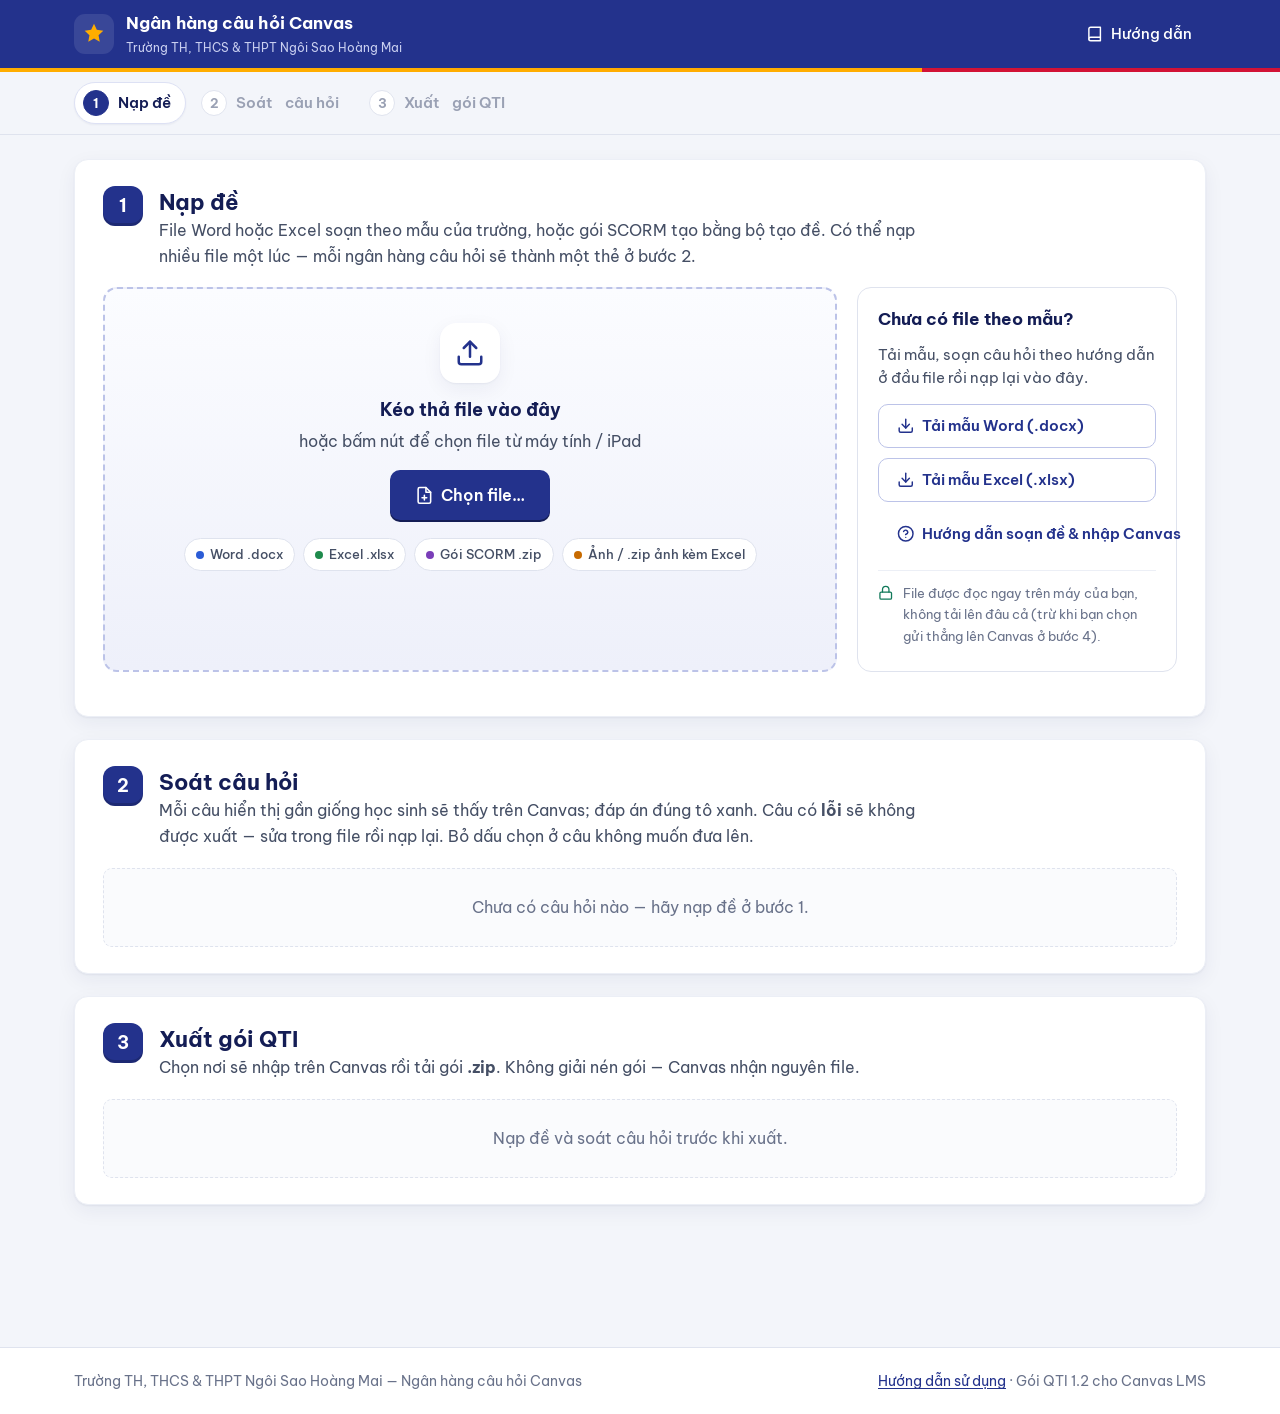
==== index.html @ da69571a "Công cụ đưa câu hỏi Word/Excel/SCORM vào ngân hàng câu hỏi Canvas (QTI 1.2) - Nạp đề: mẫu Word (.doc" ====
<!doctype html>
<html lang="vi">
<head>
<meta charset="utf-8">
<meta name="viewport" content="width=device-width, initial-scale=1, viewport-fit=cover">
<title>Ngân hàng câu hỏi Canvas — NSHM</title>
<meta name="description" content="Chuyển đề Word, Excel theo mẫu và gói SCORM thành gói QTI để nhập vào Ngân hàng câu hỏi Canvas. Trường TH, THCS &amp; THPT Ngôi Sao Hoàng Mai.">
<meta name="theme-color" content="#23328C">
<link rel="icon" href="assets/icon.svg" type="image/svg+xml">
<link rel="preconnect" href="https://fonts.googleapis.com">
<link rel="preconnect" href="https://fonts.gstatic.com" crossorigin>
<link rel="stylesheet" href="https://fonts.googleapis.com/css2?family=Be+Vietnam+Pro:ital,wght@0,400;0,500;0,600;0,700;1,400&amp;display=swap">
<link rel="stylesheet" href="assets/app.css">
</head>
<body>
<a class="skip-link" href="#noi-dung">Bỏ qua, tới nội dung chính</a>

<header class="topbar">
  <div class="wrap topbar-in">
    <a class="brand" href="index.html" aria-label="Ngân hàng câu hỏi Canvas — trang chính">
      <span class="brand-mark" aria-hidden="true"><svg viewBox="0 0 24 24"><path d="M12 2.6l2.6 5.5 6 .8-4.4 4.2 1.1 6-5.3-2.9-5.3 2.9 1.1-6-4.4-4.2 6-.8z" fill="#FFAD00"/></svg></span>
      <span class="brand-text"><strong>Ngân hàng câu hỏi Canvas</strong><small>Trường TH, THCS &amp; THPT Ngôi Sao Hoàng Mai</small></span>
    </a>
    <nav class="topnav" aria-label="Liên kết">
      <a href="huong-dan.html" target="_blank" rel="noopener"><span class="icon" aria-hidden="true"><svg viewBox="0 0 24 24" fill="none" stroke="currentColor" stroke-width="2" stroke-linecap="round" stroke-linejoin="round"><path d="M4 19.5A2.5 2.5 0 0 1 6.5 17H20V3H6.5A2.5 2.5 0 0 0 4 5.5z"/><path d="M4 19.5A2.5 2.5 0 0 0 6.5 22H20v-5"/></svg></span><span class="lbl">Hướng dẫn</span></a>
    </nav>
  </div>
</header>

<nav class="steps" aria-label="Các bước thực hiện">
  <ol id="buoc-nav">
    <li><a href="#buoc-nap" data-buoc="nap" class="is-current"><span class="num">1</span>Nạp đề</a></li>
    <li><a href="#buoc-soat" data-buoc="soat" class="is-off"><span class="num">2</span>Soát<span class="lbl-long">&nbsp;câu hỏi</span></a></li>
    <li><a href="#buoc-xuat" data-buoc="xuat" class="is-off"><span class="num">3</span>Xuất<span class="lbl-long">&nbsp;gói QTI</span></a></li>
    <li id="buoc-nav-canvas" hidden><a href="#buoc-canvas" data-buoc="canvas" class="is-off"><span class="num">4</span>Gửi<span class="lbl-long">&nbsp;lên Canvas</span></a></li>
  </ol>
</nav>

<main id="noi-dung" tabindex="-1">
  <div class="wrap">

    <!-- ============ BƯỚC 1: NẠP ĐỀ ============ -->
    <section id="buoc-nap" class="step-card" aria-labelledby="h-nap">
      <div class="step-head">
        <span class="step-no" aria-hidden="true">1</span>
        <div>
          <h2 id="h-nap">Nạp đề</h2>
          <p>File Word hoặc Excel soạn theo mẫu của trường, hoặc gói SCORM tạo bằng bộ tạo đề. Có thể nạp nhiều file một lúc — mỗi ngân hàng câu hỏi sẽ thành một thẻ ở bước 2.</p>
        </div>
      </div>

      <div class="nap-grid">
        <div id="dropzone" class="dropzone" aria-describedby="dz-mo-ta">
          <div class="dz-icon" aria-hidden="true"><svg viewBox="0 0 24 24" fill="none" stroke="currentColor" stroke-width="2" stroke-linecap="round" stroke-linejoin="round"><path d="M21 15v4a2 2 0 0 1-2 2H5a2 2 0 0 1-2-2v-4"/><path d="M17 8l-5-5-5 5"/><path d="M12 3v12"/></svg></div>
          <p class="dz-title">Kéo thả file vào đây</p>
          <p class="dz-sub" id="dz-mo-ta">hoặc bấm nút để chọn file từ máy tính / iPad</p>
          <button type="button" class="btn btn-primary btn-lg" id="nut-chon-file">
            <span class="icon" aria-hidden="true"><svg viewBox="0 0 24 24" fill="none" stroke="currentColor" stroke-width="2" stroke-linecap="round" stroke-linejoin="round"><path d="M14 2H6a2 2 0 0 0-2 2v16a2 2 0 0 0 2 2h12a2 2 0 0 0 2-2V8z"/><path d="M14 2v6h6"/><path d="M12 18v-6"/><path d="M9 15h6"/></svg></span>
            Chọn file…
          </button>
          <input type="file" id="o-file" class="sr-only" multiple tabindex="-1" aria-hidden="true"
                 accept=".docx,.xlsx,.zip,.png,.jpg,.jpeg,.gif,application/vnd.openxmlformats-officedocument.wordprocessingml.document,application/vnd.openxmlformats-officedocument.spreadsheetml.sheet,application/zip,image/png,image/jpeg,image/gif">
          <ul class="dz-kinds" aria-label="Loại file nhận">
            <li><span class="kind-dot k-docx" aria-hidden="true"></span>Word .docx</li>
            <li><span class="kind-dot k-xlsx" aria-hidden="true"></span>Excel .xlsx</li>
            <li><span class="kind-dot k-scorm" aria-hidden="true"></span>Gói SCORM .zip</li>
            <li><span class="kind-dot k-img" aria-hidden="true"></span>Ảnh / .zip ảnh kèm Excel</li>
          </ul>
        </div>

        <aside class="mau-box" aria-labelledby="h-mau">
          <h3 id="h-mau">Chưa có file theo mẫu?</h3>
          <p>Tải mẫu, soạn câu hỏi theo hướng dẫn ở đầu file rồi nạp lại vào đây.</p>
          <a class="btn btn-outline" id="mau-word" href="mau/Mau-ngan-hang-cau-hoi.docx" download>
            <span class="icon" aria-hidden="true"><svg viewBox="0 0 24 24" fill="none" stroke="currentColor" stroke-width="2" stroke-linecap="round" stroke-linejoin="round"><path d="M21 15v4a2 2 0 0 1-2 2H5a2 2 0 0 1-2-2v-4"/><path d="M7 10l5 5 5-5"/><path d="M12 15V3"/></svg></span>Tải mẫu Word (.docx)</a>
          <a class="btn btn-outline" id="mau-excel" href="mau/Mau-ngan-hang-cau-hoi.xlsx" download>
            <span class="icon" aria-hidden="true"><svg viewBox="0 0 24 24" fill="none" stroke="currentColor" stroke-width="2" stroke-linecap="round" stroke-linejoin="round"><path d="M21 15v4a2 2 0 0 1-2 2H5a2 2 0 0 1-2-2v-4"/><path d="M7 10l5 5 5-5"/><path d="M12 15V3"/></svg></span>Tải mẫu Excel (.xlsx)</a>
          <a class="btn btn-ghost" href="huong-dan.html" target="_blank" rel="noopener">
            <span class="icon" aria-hidden="true"><svg viewBox="0 0 24 24" fill="none" stroke="currentColor" stroke-width="2" stroke-linecap="round" stroke-linejoin="round"><circle cx="12" cy="12" r="10"/><path d="M9.1 9a3 3 0 0 1 5.8 1c0 2-3 3-3 3"/><path d="M12 17h.01"/></svg></span>Hướng dẫn soạn đề &amp; nhập Canvas</a>
          <p class="privacy"><span class="icon" aria-hidden="true"><svg viewBox="0 0 24 24" fill="none" stroke="currentColor" stroke-width="2" stroke-linecap="round" stroke-linejoin="round"><rect x="3" y="11" width="18" height="11" rx="2"/><path d="M7 11V7a5 5 0 0 1 10 0v4"/></svg></span><span>File được đọc ngay trên máy của bạn, không tải lên đâu cả (trừ khi bạn chọn gửi thẳng lên Canvas ở bước 4).</span></p>
        </aside>
      </div>

      <div id="ds-file" class="file-list" aria-live="polite"></div>
    </section>

    <!-- ============ BƯỚC 2: SOÁT CÂU HỎI ============ -->
    <section id="buoc-soat" class="step-card" aria-labelledby="h-soat">
      <div class="step-head">
        <span class="step-no" aria-hidden="true">2</span>
        <div>
          <h2 id="h-soat">Soát câu hỏi</h2>
          <p>Mỗi câu hiển thị gần giống học sinh sẽ thấy trên Canvas; đáp án đúng tô xanh. Câu có <b>lỗi</b> sẽ không được xuất — sửa trong file rồi nạp lại. Bỏ dấu chọn ở câu không muốn đưa lên.</p>
        </div>
      </div>
      <div id="soat-trong" class="empty">Chưa có câu hỏi nào — hãy nạp đề ở bước 1.</div>
      <div id="soat-noi-dung" hidden>
        <div id="the-ngan-hang" class="bank-tabs" role="tablist" aria-label="Ngân hàng câu hỏi"></div>
        <div id="khung-ngan-hang" role="tabpanel" tabindex="-1">
          <div class="bank-head">
            <div class="field">
              <label for="ten-ngan-hang">Tên ngân hàng trên Canvas</label>
              <input id="ten-ngan-hang" class="input bank-title-input" type="text" maxlength="255" autocomplete="off" spellcheck="false">
              <div id="nguon-ngan-hang" class="bank-src"></div>
            </div>
            <div><button type="button" class="btn btn-sm btn-danger-ghost" id="nut-bo-ngan-hang">
              <span class="icon" aria-hidden="true"><svg viewBox="0 0 24 24" fill="none" stroke="currentColor" stroke-width="2" stroke-linecap="round" stroke-linejoin="round"><path d="M3 6h18"/><path d="M8 6V4h8v2"/><path d="M19 6l-1 14H6L5 6"/></svg></span>Bỏ ngân hàng này</button></div>
          </div>
          <div id="tom-tat" class="chips bank-summary" aria-live="polite"></div>
          <div id="canh-bao-ngan-hang"></div>

          <div class="toolbar" role="group" aria-label="Lọc và chọn câu">
            <div class="toolbar-group">
              <span class="seg" role="radiogroup" aria-label="Lọc câu hỏi" id="loc">
                <input type="radio" name="loc" id="loc-all" value="all" checked><label for="loc-all">Tất cả <span id="loc-n-all"></span></label>
                <input type="radio" name="loc" id="loc-loi" value="loi"><label for="loc-loi">Chỉ câu lỗi <span id="loc-n-loi"></span></label>
                <input type="radio" name="loc" id="loc-warn" value="warn"><label for="loc-warn">Chỉ cảnh báo <span id="loc-n-warn"></span></label>
              </span>
            </div>
            <div class="toolbar-group">
              <button type="button" class="btn btn-sm btn-outline" id="nut-chon-het">Chọn tất cả</button>
              <button type="button" class="btn btn-sm btn-outline" id="nut-bo-het">Bỏ chọn tất cả</button>
              <span class="bulk-pts">
                <label for="diem-hang-loat">Điểm mọi câu</label>
                <input id="diem-hang-loat" class="input" type="text" inputmode="decimal" placeholder="0,25" autocomplete="off">
                <button type="button" class="btn btn-sm btn-outline" id="nut-dat-diem">Áp dụng</button>
              </span>
            </div>
          </div>
          <div id="ds-cau" class="q-list"></div>
          <p id="loc-trong" class="empty" hidden>Không có câu nào khớp bộ lọc.</p>
        </div>
      </div>
    </section>

    <!-- ============ BƯỚC 3: XUẤT ============ -->
    <section id="buoc-xuat" class="step-card" aria-labelledby="h-xuat">
      <div class="step-head">
        <span class="step-no" aria-hidden="true">3</span>
        <div>
          <h2 id="h-xuat">Xuất gói QTI</h2>
          <p>Chọn nơi sẽ nhập trên Canvas rồi tải gói <b>.zip</b>. Không giải nén gói — Canvas nhận nguyên file.</p>
        </div>
      </div>
      <div id="xuat-trong" class="empty">Nạp đề và soát câu hỏi trước khi xuất.</div>
      <form id="form-xuat" hidden novalidate>
        <div class="xuat-grid">
          <fieldset class="opt-group full">
            <legend>Nhập vào đâu trên Canvas?</legend>
            <div class="opt-cards two">
              <label class="opt"><input type="radio" name="target" value="itembank">
                <span class="opt-t">Item Bank – New Quizzes <span class="tag-rec">Khuyên dùng</span></span>
                <span class="opt-d">Mỗi ngân hàng một file .zip, nhập vào <b>Ngân Hàng Câu Hỏi</b> của New Quizzes (ngân hàng phải trống) hoặc vào một New Quiz mới. Hướng lâu dài của Canvas.</span>
              </label>
              <label class="opt"><input type="radio" name="target" value="classic">
                <span class="opt-t">Question Bank – Classic Quizzes</span>
                <span class="opt-d">Một file .zip chứa mọi ngân hàng, nhập qua <b>Cài Đặt → Nhập Nội Dung Khóa Học</b>. Nhập lại để cập nhật được (Ghi đè). Gửi thẳng qua API cũng dùng kiểu này.</span>
              </label>
            </div>
          </fieldset>

          <fieldset class="opt-group">
            <legend>Câu Đúng/Sai nhiều ý (a, b, c, d)</legend>
            <div class="opt-cards">
              <label class="opt"><input type="radio" name="tfMode" value="dropdowns">
                <span class="opt-t">Một câu, mỗi ý một ô chọn Đúng/Sai <span class="tag-rec">Khuyên dùng</span></span>
                <span class="opt-d">Giữ nguyên câu như đề giấy. Canvas chấm tuyến tính: mỗi ý đúng được điểm câu ÷ số ý.</span>
              </label>
              <label class="opt"><input type="radio" name="tfMode" value="split">
                <span class="opt-t">Tách mỗi ý thành một câu Đúng/Sai</span>
                <span class="opt-d">Mỗi ý thành một câu trắc nghiệm Đúng/Sai riêng, điểm chia đều. Dùng khi muốn trộn ý.</span>
              </label>
            </div>
            <p class="hint">Thang 0,1 / 0,25 / 0,5 / 1 điểm của Bộ GD&amp;ĐT không làm được trên Canvas.</p>
          </fieldset>

          <fieldset class="opt-group">
            <legend>Công thức toán</legend>
            <div class="opt-cards">
              <label class="opt"><input type="radio" name="math" value="mathml">
                <span class="opt-t">MathML <span class="tag-rec">Khuyên dùng</span></span>
                <span class="opt-d">Công thức sắc nét, phóng to được, sửa được trong trình soạn thảo của Canvas.</span>
              </label>
              <label class="opt"><input type="radio" name="math" value="image">
                <span class="opt-t">Ảnh công thức của Canvas</span>
                <span class="opt-d">Chuyển sang LaTeX để Canvas vẽ thành ảnh. Chọn khi Canvas của trường không hiện được MathML.</span>
              </label>
            </div>
          </fieldset>

          <fieldset class="opt-group">
            <legend>Đoạn dẫn dùng chung</legend>
            <div class="opt-cards">
              <label class="opt"><input type="radio" name="stimulus" value="each">
                <span class="opt-t">Chèn vào đầu từng câu <span class="tag-rec">Khuyên dùng</span></span>
                <span class="opt-d">Mỗi câu tự đủ nội dung — trộn câu hay rút ngẫu nhiên từ ngân hàng vẫn đọc được.</span>
              </label>
              <label class="opt"><input type="radio" name="stimulus" value="none">
                <span class="opt-t">Không chèn</span>
                <span class="opt-d">Dùng khi đoạn dẫn quá dài (câu &gt; 15 000 ký tự). Nhớ tự thêm đoạn dẫn vào bài kiểm tra.</span>
              </label>
            </div>
          </fieldset>

          <fieldset class="opt-group">
            <legend>Khác</legend>
            <label class="check-line"><input type="checkbox" name="includeFeedback" checked>
              <span><b>Kèm lời giải / hướng dẫn chấm</b><br><span class="hint">Hiện cho học sinh sau khi nộp bài, tuỳ cài đặt của bài kiểm tra.</span></span>
            </label>
          </fieldset>

          <fieldset class="opt-group full" id="nhom-chon-ngan-hang">
            <legend>Ngân hàng sẽ xuất</legend>
            <div id="chon-ngan-hang" class="bank-pick"></div>
          </fieldset>
        </div>

        <div class="xuat-actions">
          <button type="submit" class="btn btn-red btn-lg" id="nut-xuat">
            <span class="icon" aria-hidden="true"><svg viewBox="0 0 24 24" fill="none" stroke="currentColor" stroke-width="2" stroke-linecap="round" stroke-linejoin="round"><path d="M21 15v4a2 2 0 0 1-2 2H5a2 2 0 0 1-2-2v-4"/><path d="M7 10l5 5 5-5"/><path d="M12 15V3"/></svg></span>
            Tải gói QTI
          </button>
          <span id="xuat-tom-tat" class="muted" aria-live="polite"></span>
        </div>
        <div id="ket-qua-xuat" class="result" aria-live="polite"></div>
        <div id="cach-nhap"></div>
      </form>
    </section>

    <!-- ============ BƯỚC 4: GỬI THẲNG LÊN CANVAS (chỉ hiện khi máy chủ bật) ============ -->
    <section id="buoc-canvas" class="step-card" aria-labelledby="h-canvas" hidden>
      <div class="step-head">
        <span class="step-no" aria-hidden="true">4</span>
        <div>
          <h2 id="h-canvas">Gửi thẳng lên Canvas</h2>
          <p>Đưa ngân hàng vào <b>Question Bank (Classic Quizzes)</b> của khoá học mà không cần tải file. <b>Item Bank của New Quizzes không có API</b> — với Item Bank, hãy dùng nút <b>Tải gói QTI</b> ở bước 3 rồi nhập tay.</p>
        </div>
      </div>

      <div id="cv-chua-dang-nhap" hidden>
        <p>Kết nối tới <b id="cv-base"></b>. Đăng nhập bằng tài khoản Canvas của thầy cô; công cụ chỉ được phép đọc khoá học, ngân hàng câu hỏi và nhập nội dung.</p>
        <div class="xuat-actions" style="margin-top:0;padding-top:0;border:0">
          <button type="button" class="btn btn-primary" id="cv-dang-nhap" hidden>Đăng nhập Canvas</button>
          <span id="cv-ly-do" class="muted nho"></span>
        </div>
        <details class="fold" id="cv-hop-token" hidden style="margin-top:14px">
          <summary>Dùng token truy cập cá nhân (chế độ chạy thử)</summary>
          <div class="fold-body">
            <div class="notice n-warn"><span class="icon" aria-hidden="true"><svg viewBox="0 0 24 24" fill="none" stroke="currentColor" stroke-width="2" stroke-linecap="round" stroke-linejoin="round"><path d="M10.3 3.9L1.8 18a2 2 0 0 0 1.7 3h17a2 2 0 0 0 1.7-3L13.7 3.9a2 2 0 0 0-3.4 0z"/><path d="M12 9v4M12 17h.01"/></svg></span><div>
              <p><b>Chỉ dùng để chạy thử.</b> Token cho phép làm mọi việc bằng tài khoản Canvas của thầy cô. Token chỉ được giữ trong tab trình duyệt này và tự xoá khi đóng tab; không dán token trên máy dùng chung.</p>
              <p>Tạo token: Canvas → <span class="ui">Tài Khoản</span> → <span class="ui">Cài Đặt</span> → <span class="ui">+ Token Truy Cập Mới</span>, đặt ngày hết hạn gần.</p>
            </div></div>
            <div class="field">
              <label for="cv-token">Token truy cập Canvas</label>
              <input id="cv-token" class="input" type="password" autocomplete="off" spellcheck="false">
            </div>
            <p style="margin-top:10px"><button type="button" class="btn btn-outline" id="cv-dung-token">Dùng token này</button></p>
          </div>
        </details>
      </div>

      <div id="cv-da-dang-nhap" hidden>
        <div class="cv-user"><span class="avatar" id="cv-avatar" aria-hidden="true"></span><div style="flex:1;min-width:0"><b id="cv-ten"></b><div class="nho muted" id="cv-mo-ta"></div></div>
          <button type="button" class="btn btn-sm btn-outline" id="cv-dang-xuat">Đăng xuất</button></div>
        <div class="cv-grid">
          <div>
            <div class="field">
              <label for="cv-khoa-hoc">Khoá học</label>
              <select id="cv-khoa-hoc" class="select"><option value="">— Chọn khoá học —</option></select>
            </div>
            <div id="cv-quyen" style="margin-top:10px"></div>
            <div id="cv-ngan-hang-cu" style="margin-top:12px"></div>
          </div>
          <div>
            <div class="field">
              <label for="cv-chon-ngan-hang">Ngân hàng gửi đi</label>
              <select id="cv-chon-ngan-hang" class="select"></select>
            </div>
            <div class="field" style="margin-top:12px">
              <label for="cv-ten-ngan-hang">Tên ngân hàng trên Canvas</label>
              <input id="cv-ten-ngan-hang" class="input" type="text" maxlength="255" autocomplete="off">
              <span class="hint">Đổi tên ở đây cũng đổi tên ở bước 2.</span>
            </div>
            <label class="check-line" style="margin-top:12px"><input type="checkbox" id="cv-ghi-de" checked>
              <span><b>Ghi đè nếu đã gửi trước đó</b><br><span class="hint">Câu cùng mã được cập nhật thay vì tạo ngân hàng trùng lặp.</span></span></label>
            <div class="xuat-actions">
              <button type="button" class="btn btn-red" id="cv-gui" disabled>Gửi lên Canvas</button>
              <button type="button" class="btn btn-outline" id="cv-huy" hidden>Huỷ</button>
            </div>
          </div>
        </div>
        <div id="cv-tien-trinh" hidden style="margin-top:16px">
          <div class="progress" role="progressbar" aria-labelledby="cv-tt-msg" aria-valuemin="0" aria-valuemax="100" aria-valuenow="0" id="cv-thanh"><span></span></div>
          <div class="progress-msg"><span id="cv-tt-msg" aria-live="polite"></span><span id="cv-tt-pct"></span></div>
        </div>
        <div id="cv-ket-qua" style="margin-top:14px" aria-live="polite"></div>
      </div>
    </section>

  </div>
</main>

<div id="thanh-hanh-dong" class="action-bar" hidden>
  <div class="ab-text" id="ab-text" aria-live="polite"></div>
  <a class="btn btn-gold" href="#buoc-xuat" id="ab-nut">Tiếp: Xuất gói</a>
</div>

<div class="toast-zone" id="vung-thong-bao" role="status" aria-live="polite"></div>

<footer class="site-foot">
  <div class="wrap">
    <span>Trường TH, THCS &amp; THPT Ngôi Sao Hoàng Mai — Ngân hàng câu hỏi Canvas</span>
    <span><a href="huong-dan.html" target="_blank" rel="noopener">Hướng dẫn sử dụng</a> · Gói QTI 1.2 cho Canvas LMS</span>
  </div>
</footer>

<noscript><div class="wrap"><p class="notice n-loi">Trang cần JavaScript để chạy. Hãy bật JavaScript trong trình duyệt.</p></div></noscript>

<script src="js/core.js"></script>
<script src="js/zip.js"></script>
<script src="js/html.js"></script>
<script src="js/math.js"></script>
<script src="js/omml.js"></script>
<script src="js/latex.js"></script>
<script src="js/docx.js"></script>
<script src="js/xlsx.js"></script>
<script src="js/scorm.js"></script>
<script src="js/qti.js"></script>
<script src="js/canvas-api.js"></script>
<script src="js/app.js"></script>
</body>
</html>
---- assets/app.css ----
/* assets/app.css — giao diện Ngân hàng câu hỏi Canvas (index.html + huong-dan.html)
 * Màu trường: navy #23328C, đỏ #D21235, vàng #FFAD00. Font Be Vietnam Pro (Google Fonts) + font hệ thống dự phòng. */

:root {
  --navy: #23328C;
  --navy-800: #1c2873;
  --navy-900: #141d55;
  --navy-50: #eef0fa;
  --navy-100: #dde1f4;
  --navy-200: #bcc3e8;
  --red: #D21235;
  --red-700: #a50e2a;
  --red-50: #fdecef;
  --red-100: #f9d0d8;
  --gold: #FFAD00;
  --gold-50: #fff6e0;
  --gold-100: #ffe7ad;
  --gold-800: #7a4f00;
  --green: #11795a;
  --green-700: #0b5c44;
  --green-50: #e6f5ee;
  --green-100: #c3e8d7;
  --amber: #a35a00;
  --amber-50: #fff5e3;
  --amber-100: #fde3b3;
  --ink: #1b2233;
  --ink-2: #454f65;
  --ink-3: #69728a;
  --line: #dfe3ee;
  --line-2: #eceff6;
  --bg: #f3f5fa;
  --card: #ffffff;
  --radius: 14px;
  --radius-sm: 9px;
  --shadow: 0 1px 2px rgba(20, 29, 85, .05), 0 6px 20px rgba(20, 29, 85, .06);
  --shadow-lg: 0 10px 40px rgba(20, 29, 85, .16);
  --font: 'Be Vietnam Pro', system-ui, -apple-system, 'Segoe UI', Roboto, 'Helvetica Neue', Arial, 'Noto Sans', sans-serif;
  --mono: ui-monospace, 'SFMono-Regular', Consolas, 'Liberation Mono', monospace;
  color-scheme: light;
}

*, *::before, *::after { box-sizing: border-box; }
html { -webkit-text-size-adjust: 100%; scroll-behavior: smooth; scroll-padding-top: 76px; }
@media (prefers-reduced-motion: reduce) { html { scroll-behavior: auto; } *, *::before, *::after { animation: none !important; transition: none !important; } }
body {
  margin: 0; background: var(--bg); color: var(--ink);
  font-family: var(--font); font-size: 16px; line-height: 1.6;
  -webkit-font-smoothing: antialiased; text-rendering: optimizeLegibility;
}
img { max-width: 100%; height: auto; }
h1, h2, h3, h4 { line-height: 1.3; margin: 0 0 .4em; color: var(--navy-900); font-weight: 700; }
h2 { font-size: 1.35rem; }
h3 { font-size: 1.08rem; }
p { margin: 0 0 .75em; }
a { color: var(--navy); text-underline-offset: 2px; }
a:hover { color: var(--red); }
[hidden] { display: none !important; }
button, input, select, textarea { font: inherit; color: inherit; }
:focus-visible { outline: 3px solid var(--navy); outline-offset: 2px; border-radius: 6px; }
.sr-only { position: absolute !important; width: 1px; height: 1px; padding: 0; margin: -1px; overflow: hidden; clip: rect(0 0 0 0); white-space: nowrap; border: 0; }
.skip-link { position: absolute; left: 12px; top: -60px; z-index: 100; background: var(--gold); color: var(--navy-900); padding: 8px 14px; border-radius: 8px; font-weight: 600; text-decoration: none; }
.skip-link:focus { top: 10px; }
.wrap { max-width: 1180px; margin: 0 auto; padding: 0 24px; }
.muted { color: var(--ink-3); }
.nho { font-size: .875rem; }
.icon { display: inline-flex; width: 1.15em; height: 1.15em; flex: none; vertical-align: -.2em; }
.icon svg { width: 100%; height: 100%; }

/* ---------- thanh đầu trang ---------- */
.topbar { background: var(--navy); color: #fff; border-bottom: 4px solid var(--gold); position: relative; }
.topbar::after { content: ''; position: absolute; left: 0; right: 0; bottom: -4px; height: 4px; background: linear-gradient(90deg, var(--gold) 0 72%, var(--red) 72% 100%); }
.topbar-in { display: flex; align-items: center; justify-content: space-between; gap: 16px; min-height: 68px; }
.brand { display: flex; align-items: center; gap: 12px; color: #fff; text-decoration: none; min-width: 0; }
.brand:hover { color: #fff; }
.brand-mark { width: 40px; height: 40px; flex: none; border-radius: 11px; background: rgba(255, 255, 255, .1); display: grid; place-items: center; }
.brand-mark svg { width: 26px; height: 26px; }
.brand-text { display: flex; flex-direction: column; min-width: 0; }
.brand-text strong { font-size: 1.08rem; font-weight: 700; letter-spacing: .1px; white-space: nowrap; overflow: hidden; text-overflow: ellipsis; }
.brand-text small { font-size: .78rem; color: #c9cff0; white-space: nowrap; overflow: hidden; text-overflow: ellipsis; }
.topnav { display: flex; gap: 6px; align-items: center; }
.topnav a { color: #fff; text-decoration: none; font-weight: 500; font-size: .94rem; padding: 8px 14px; border-radius: 999px; display: inline-flex; gap: 8px; align-items: center; }
.topnav a:hover { background: rgba(255, 255, 255, .12); color: #fff; }
.topnav a[aria-current="page"] { background: rgba(255, 255, 255, .16); }
.topbar :focus-visible { outline-color: var(--gold); }

/* ---------- các bước ---------- */
.steps { position: sticky; top: 0; z-index: 30; background: rgba(243, 245, 250, .92); backdrop-filter: saturate(1.4) blur(8px); -webkit-backdrop-filter: saturate(1.4) blur(8px); border-bottom: 1px solid var(--line); }
.steps ol { list-style: none; margin: 0 auto; padding: 10px 24px; display: flex; gap: 6px; max-width: 1180px; overflow-x: auto; scrollbar-width: none; }
.steps ol::-webkit-scrollbar { display: none; }
.steps a { display: inline-flex; align-items: center; gap: 9px; padding: 7px 14px 7px 8px; border-radius: 999px; text-decoration: none; color: var(--ink-2); font-weight: 600; font-size: .93rem; white-space: nowrap; border: 1px solid transparent; }
.steps a:hover { background: #fff; border-color: var(--line); color: var(--navy); }
.steps .num { width: 26px; height: 26px; border-radius: 50%; display: grid; place-items: center; background: #fff; border: 1.5px solid var(--navy-200); color: var(--navy); font-size: .82rem; font-weight: 700; flex: none; }
.steps a.is-done .num { background: var(--green); border-color: var(--green); color: #fff; }
.steps a.is-current { background: #fff; border-color: var(--navy-100); color: var(--navy-900); box-shadow: 0 1px 2px rgba(20, 29, 85, .06); }
.steps a.is-current .num { background: var(--navy); border-color: var(--navy); color: #fff; }
.steps a.is-off { color: #9aa1b4; }
.steps a.is-off .num { border-color: var(--line); color: #9aa1b4; }
.steps .sep { color: var(--navy-200); align-self: center; }

/* ---------- thẻ bước ---------- */
main { padding: 24px 0 120px; }
.step-card { background: var(--card); border-radius: var(--radius); box-shadow: var(--shadow); border: 1px solid var(--line-2); padding: 26px 28px; margin: 0 0 22px; }
.step-head { display: flex; gap: 16px; align-items: flex-start; margin-bottom: 18px; }
.step-no { width: 40px; height: 40px; border-radius: 12px; background: var(--navy); color: #fff; font-weight: 700; font-size: 1.1rem; display: grid; place-items: center; flex: none; box-shadow: inset 0 -3px 0 rgba(0, 0, 0, .18); }
.step-head h2 { margin: 2px 0 2px; }
.step-head p { margin: 0; color: var(--ink-2); max-width: 760px; }
.step-head .head-actions { margin-left: auto; display: flex; gap: 8px; flex-wrap: wrap; }
.empty { border: 1.5px dashed var(--line); border-radius: var(--radius-sm); padding: 26px; text-align: center; color: var(--ink-3); background: #fafbfd; }

/* ---------- nút ---------- */
.btn { display: inline-flex; align-items: center; justify-content: center; gap: 8px; border-radius: 10px; padding: 10px 18px; font-weight: 600; font-size: .95rem; line-height: 1.2; border: 1.5px solid transparent; cursor: pointer; text-decoration: none; transition: background .15s, border-color .15s, color .15s, box-shadow .15s; min-height: 44px; white-space: nowrap; }
.btn:disabled, .btn[aria-disabled="true"] { opacity: .5; cursor: not-allowed; }
a.btn[aria-disabled="true"] { pointer-events: none; }
.btn-primary { background: var(--navy); color: #fff; box-shadow: 0 2px 0 var(--navy-900); }
.btn-primary:hover:not(:disabled) { background: var(--navy-800); color: #fff; }
.btn-red { background: var(--red); color: #fff; box-shadow: 0 2px 0 var(--red-700); }
.btn-red:hover:not(:disabled) { background: var(--red-700); color: #fff; }
.btn-gold { background: var(--gold); color: var(--navy-900); box-shadow: 0 2px 0 #c98800; }
.btn-gold:hover:not(:disabled) { background: #ffb81f; color: var(--navy-900); }
.btn-outline { background: #fff; color: var(--navy); border-color: var(--navy-200); }
.btn-outline:hover:not(:disabled) { border-color: var(--navy); background: var(--navy-50); color: var(--navy); }
.btn-ghost { background: transparent; color: var(--navy); }
.btn-ghost:hover:not(:disabled) { background: var(--navy-50); color: var(--navy); }
.btn-sm { padding: 6px 12px; min-height: 36px; font-size: .875rem; border-radius: 8px; }
.btn-lg { padding: 13px 24px; font-size: 1.02rem; min-height: 50px; }
.btn-icon { padding: 0; width: 36px; min-height: 36px; height: 36px; border-radius: 8px; }
.btn-danger-ghost { color: var(--red-700); background: transparent; }
.btn-danger-ghost:hover:not(:disabled) { background: var(--red-50); color: var(--red-700); }

/* ---------- ô nhập ---------- */
.field { display: flex; flex-direction: column; gap: 6px; }
.field > label, .field-label { font-weight: 600; font-size: .9rem; color: var(--ink-2); }
.input, .select { border: 1.5px solid var(--line); border-radius: 10px; padding: 10px 12px; background: #fff; min-height: 44px; width: 100%; transition: border-color .15s, box-shadow .15s; }
.input:hover, .select:hover { border-color: var(--navy-200); }
.input:focus, .select:focus { outline: none; border-color: var(--navy); box-shadow: 0 0 0 3px rgba(35, 50, 140, .18); }
.input[aria-invalid="true"] { border-color: var(--red); box-shadow: 0 0 0 3px rgba(210, 18, 53, .14); }
.hint { font-size: .85rem; color: var(--ink-3); }
.err-text { font-size: .82rem; color: var(--red-700); font-weight: 500; }

/* ---------- bước 1: nạp đề ---------- */
.nap-grid { display: grid; grid-template-columns: minmax(0, 1fr) 320px; gap: 20px; }
.dropzone { position: relative; border: 2px dashed var(--navy-200); border-radius: var(--radius); background: linear-gradient(180deg, #fbfcff, var(--navy-50)); padding: 34px 24px 26px; text-align: center; cursor: pointer; transition: border-color .15s, background .15s, transform .15s; }
.dropzone:hover { border-color: var(--navy); }
.dropzone.is-over { border-color: var(--gold); border-style: solid; background: var(--gold-50); transform: scale(1.005); }
.dz-icon { width: 60px; height: 60px; margin: 0 auto 12px; border-radius: 16px; background: #fff; display: grid; place-items: center; color: var(--navy); box-shadow: var(--shadow); }
.dz-icon svg { width: 30px; height: 30px; }
.dz-title { font-size: 1.15rem; font-weight: 700; color: var(--navy-900); margin: 0 0 4px; }
.dz-sub { color: var(--ink-2); margin: 0 0 16px; }
.dz-kinds { list-style: none; padding: 0; margin: 18px 0 0; display: flex; flex-wrap: wrap; gap: 8px; justify-content: center; }
.dz-kinds li { display: inline-flex; gap: 6px; align-items: center; font-size: .82rem; font-weight: 500; padding: 5px 11px; border-radius: 999px; background: #fff; border: 1px solid var(--line); color: var(--ink-2); }
.kind-dot { width: 8px; height: 8px; border-radius: 50%; display: inline-block; }
.k-docx { background: #2b5cd6; } .k-xlsx { background: #1e8a4c; } .k-scorm { background: #7a3db8; } .k-img { background: #c76a00; }
.mau-box { border: 1px solid var(--line); border-radius: var(--radius); padding: 20px; background: #fff; display: flex; flex-direction: column; gap: 10px; }
.mau-box h3 { margin: 0 0 2px; }
.mau-box p { margin: 0 0 4px; color: var(--ink-2); font-size: .92rem; }
.mau-box .btn { justify-content: flex-start; }
.privacy { display: flex; gap: 10px; align-items: flex-start; font-size: .84rem !important; color: var(--ink-3) !important; border-top: 1px solid var(--line-2); padding-top: 12px; margin-top: 4px !important; }
.privacy .icon { color: var(--green); margin-top: 2px; }

.file-list { margin-top: 18px; display: flex; flex-direction: column; gap: 10px; }
.file-row { border: 1px solid var(--line); border-radius: var(--radius-sm); background: #fff; padding: 12px 14px; display: grid; grid-template-columns: auto minmax(0, 1fr) auto; gap: 4px 14px; align-items: center; }
.file-ic { width: 40px; height: 40px; border-radius: 10px; display: grid; place-items: center; color: #fff; font-size: .72rem; font-weight: 700; letter-spacing: .3px; }
.file-ic.k-unknown { background: #8a93a8; }
.file-name { font-weight: 600; overflow-wrap: anywhere; }
.file-meta { font-size: .86rem; color: var(--ink-3); display: flex; flex-wrap: wrap; gap: 4px 12px; align-items: center; }
.file-row .issues { grid-column: 2 / -1; margin-top: 6px; }
.status-ok { color: var(--green-700); font-weight: 600; }
.status-loi { color: var(--red-700); font-weight: 600; }
.spinner { width: 16px; height: 16px; border-radius: 50%; border: 2.5px solid var(--navy-100); border-top-color: var(--navy); animation: quay .8s linear infinite; display: inline-block; vertical-align: -3px; }
@keyframes quay { to { transform: rotate(360deg); } }

/* ---------- huy hiệu / chip ---------- */
.chips { display: flex; flex-wrap: wrap; gap: 8px; }
.chip { display: inline-flex; align-items: center; gap: 6px; padding: 5px 11px; border-radius: 999px; font-size: .84rem; font-weight: 500; background: var(--navy-50); color: var(--navy-900); border: 1px solid var(--navy-100); white-space: nowrap; }
.chip b { font-weight: 700; }
.chip.c-loi { background: var(--red-50); color: var(--red-700); border-color: var(--red-100); }
.chip.c-warn { background: var(--amber-50); color: var(--amber); border-color: var(--amber-100); }
.chip.c-ok { background: var(--green-50); color: var(--green-700); border-color: var(--green-100); }
.chip.c-gold { background: var(--gold-50); color: var(--gold-800); border-color: var(--gold-100); }
.badge { display: inline-flex; align-items: center; gap: 4px; font-size: .76rem; font-weight: 600; padding: 2px 9px; border-radius: 999px; background: var(--line-2); color: var(--ink-2); white-space: nowrap; line-height: 1.6; }
.b-type { background: var(--navy-50); color: var(--navy); }
.b-level { background: var(--gold-50); color: var(--gold-800); }
.b-dung { background: var(--green); color: #fff; }
.b-sai { background: #fff; color: var(--red-700); border: 1.5px solid var(--red-100); }
.b-chua { background: var(--amber-50); color: var(--amber); }
.b-loi { background: var(--red); color: #fff; }

/* ---------- bước 2: soát ---------- */
.bank-tabs { position: relative; display: flex; gap: 6px; overflow-x: auto; overflow-y: hidden; border-bottom: 1.5px solid var(--line); margin: 0 0 18px; padding-bottom: 0; scrollbar-width: thin; }
.bank-tab { position: relative; flex: none; appearance: none; border: 0; background: transparent; padding: 10px 14px 10px; border-bottom: 3px solid transparent; cursor: pointer; font-weight: 600; color: var(--ink-3); display: inline-flex; align-items: center; gap: 8px; max-width: 320px; border-radius: 8px 8px 0 0; }
.bank-tab span.t { overflow: hidden; text-overflow: ellipsis; white-space: nowrap; }
.bank-tab:hover { color: var(--navy); background: var(--navy-50); }
.bank-tab[aria-selected="true"] { color: var(--navy-900); border-bottom-color: var(--red); }
.bank-tab .cnt { font-size: .75rem; background: var(--line-2); color: var(--ink-2); padding: 1px 8px; border-radius: 999px; }
.bank-tab .dot-loi { width: 8px; height: 8px; border-radius: 50%; background: var(--red); }

.bank-head { display: grid; grid-template-columns: minmax(0, 1fr) auto; gap: 12px 18px; align-items: end; margin-bottom: 14px; }
.bank-title-input { font-size: 1.12rem; font-weight: 700; color: var(--navy-900); }
.bank-src { display: flex; flex-wrap: wrap; gap: 6px 14px; font-size: .86rem; color: var(--ink-3); margin-top: 6px; min-width: 0; }
.bank-src > span { overflow-wrap: anywhere; min-width: 0; }
.bank-head > * { min-width: 0; }
.bank-summary { margin: 10px 0 14px; }
.notice { border-radius: var(--radius-sm); padding: 12px 14px; display: flex; gap: 10px; align-items: flex-start; font-size: .92rem; margin: 0 0 12px; }
.notice .icon { margin-top: 2px; }
.notice > div > :last-child { margin-bottom: 0; }
.n-info { background: var(--navy-50); color: var(--navy-900); }
.n-warn { background: var(--amber-50); color: #6b3d00; border: 1px solid var(--amber-100); }
.n-loi { background: var(--red-50); color: #7a0b20; border: 1px solid var(--red-100); }
.n-ok { background: var(--green-50); color: var(--green-700); border: 1px solid var(--green-100); }
.n-gold { background: var(--gold-50); color: #5a3a00; border: 1px solid var(--gold-100); }

.toolbar { display: flex; flex-wrap: wrap; gap: 10px 16px; align-items: center; justify-content: space-between; padding: 12px; border-radius: var(--radius-sm); background: #f8f9fc; border: 1px solid var(--line-2); margin-bottom: 16px; }
.toolbar-group { display: flex; flex-wrap: wrap; gap: 8px; align-items: center; }
.seg { display: inline-flex; background: #fff; border: 1.5px solid var(--line); border-radius: 10px; padding: 3px; gap: 2px; }
.seg input { position: absolute; opacity: 0; pointer-events: none; }
.seg label { padding: 6px 12px; border-radius: 7px; font-size: .88rem; font-weight: 600; color: var(--ink-2); cursor: pointer; white-space: nowrap; }
.seg input:checked + label { background: var(--navy); color: #fff; }
.seg input:focus-visible + label { outline: 3px solid var(--navy); outline-offset: 2px; }
.bulk-pts { display: inline-flex; gap: 6px; align-items: center; font-size: .88rem; color: var(--ink-2); }
.bulk-pts .input { width: 84px; min-height: 36px; padding: 6px 10px; }

.q-list { display: flex; flex-direction: column; gap: 14px; }
.q-card { border: 1px solid var(--line); border-radius: var(--radius); background: #fff; position: relative; overflow: hidden; transition: opacity .15s, border-color .15s; }
.q-card::before { content: ''; position: absolute; left: 0; top: 0; bottom: 0; width: 4px; background: var(--navy-100); }
.q-card.is-ok::before { background: var(--green); }
.q-card.is-warn::before { background: var(--gold); }
.q-card.is-loi { border-color: var(--red-100); }
.q-card.is-loi::before { background: var(--red); }
.q-card.is-off:not(.is-loi) { opacity: .62; }
.q-card.is-off:not(.is-loi)::before { background: #c4c9d6; }
.q-head { display: flex; align-items: center; flex-wrap: wrap; gap: 8px 12px; padding: 12px 16px 10px 20px; border-bottom: 1px solid var(--line-2); background: #fbfcfe; }
.q-include { display: inline-flex; align-items: center; gap: 8px; font-weight: 600; cursor: pointer; font-size: .9rem; color: var(--ink-2); }
.q-include input { width: 20px; height: 20px; accent-color: var(--navy); cursor: pointer; margin: 0; }
.q-include input:disabled { cursor: not-allowed; }
.q-title { font-weight: 700; color: var(--navy-900); font-size: 1rem; }
.q-badges { display: flex; flex-wrap: wrap; gap: 6px; align-items: center; }
.q-head .spacer { flex: 1; }
.q-pts { display: inline-flex; align-items: center; gap: 6px; font-size: .88rem; font-weight: 600; color: var(--ink-2); }
.q-pts .input { width: 76px; min-height: 36px; padding: 5px 9px; text-align: right; font-weight: 600; }
.q-pts .input:disabled { background: var(--line-2); color: var(--ink-3); }
.q-flag { font-size: .8rem; font-weight: 700; color: var(--red-700); display: inline-flex; align-items: center; gap: 5px; }
.q-body { padding: 14px 18px 16px 22px; }
.q-part { font-size: .8rem; color: var(--ink-3); margin: -4px 0 8px; }
.q-content { overflow-wrap: anywhere; }
.q-content p { margin: 0 0 .6em; }
.q-content table { border-collapse: collapse; margin: .4em 0 .8em; max-width: 100%; }
.q-content td, .q-content th { border: 1px solid #b9bfcc; padding: 4px 8px; vertical-align: top; }
.q-content img { max-width: 100%; height: auto; border-radius: 4px; }
.q-content .tbl-wrap, .q-content div[style*="overflow"] { max-width: 100%; overflow-x: auto; }
.q-content > :last-child { margin-bottom: 0; }
math { font-family: 'STIX Two Math', 'Cambria Math', 'Latin Modern Math', 'Times New Roman', math; font-size: 1.08em; }
math[display="block"] { margin: .4em 0; }
.img-missing { display: inline-flex; gap: 6px; align-items: center; padding: 6px 10px; border: 1.5px dashed var(--red-100); color: var(--red-700); background: var(--red-50); border-radius: 8px; font-size: .85rem; font-weight: 500; }

details.fold { border: 1px solid var(--line); border-radius: var(--radius-sm); margin: 0 0 12px; background: #fafbfd; }
details.fold > summary { cursor: pointer; padding: 8px 12px; font-weight: 600; font-size: .9rem; color: var(--navy); list-style: none; display: flex; align-items: center; gap: 8px; border-radius: var(--radius-sm); }
details.fold > summary::-webkit-details-marker { display: none; }
details.fold > summary::before { content: ''; width: 8px; height: 8px; border-right: 2px solid currentColor; border-bottom: 2px solid currentColor; transform: rotate(-45deg); transition: transform .15s; margin: 0 4px 0 2px; flex: none; }
details.fold[open] > summary::before { transform: rotate(45deg); }
details.fold > summary:hover { background: var(--navy-50); }
details.fold > .fold-body { padding: 4px 14px 12px; border-top: 1px solid var(--line-2); }
details.fold.stim { background: var(--gold-50); border-color: var(--gold-100); }
details.fold.stim > summary { color: var(--gold-800); }
details.fold.stim > summary:hover { background: var(--gold-100); }
details.fold.fb { background: #f6f8fc; margin: 12px 0 0; }
.summary-note { font-weight: 400; color: var(--ink-3); font-size: .82rem; }

.ans-title { font-size: .78rem; font-weight: 700; color: var(--ink-3); text-transform: uppercase; letter-spacing: .5px; margin: 14px 0 6px; }
.choices { list-style: none; padding: 0; margin: 12px 0 0; display: flex; flex-direction: column; gap: 6px; }
.choice { display: grid; grid-template-columns: 30px minmax(0, 1fr) auto; gap: 10px; align-items: start; padding: 8px 12px; border-radius: 10px; border: 1.5px solid var(--line-2); background: #fff; }
.choice-label { width: 28px; height: 28px; border-radius: 50%; border: 1.5px solid var(--navy-200); display: grid; place-items: center; font-weight: 700; font-size: .85rem; color: var(--navy); background: #fff; }
.choice.multi .choice-label { border-radius: 7px; }
.choice-body { padding-top: 2px; overflow-wrap: anywhere; }
.choice-body > :last-child { margin-bottom: 0; }
.choice-mark { font-size: .78rem; font-weight: 700; color: var(--green-700); display: inline-flex; gap: 4px; align-items: center; padding-top: 4px; white-space: nowrap; }
.choice.is-correct { background: var(--green-50); border-color: #8fd0b4; }
.choice.is-correct .choice-label { background: var(--green); border-color: var(--green); color: #fff; }

.tf-list { list-style: none; padding: 0; margin: 12px 0 0; display: flex; flex-direction: column; gap: 6px; }
.tf-item { display: grid; grid-template-columns: 28px minmax(0, 1fr) auto; gap: 10px; align-items: start; padding: 8px 12px; border-radius: 10px; border: 1.5px solid var(--line-2); }
.tf-key { font-weight: 700; color: var(--navy); padding-top: 1px; }
.tf-item .badge { margin-top: 2px; }
.tf-item.v-dung { background: var(--green-50); border-color: #b8e1cf; }

.accept { display: flex; flex-wrap: wrap; gap: 6px; align-items: center; }
.acc { display: inline-flex; align-items: center; padding: 3px 10px; border-radius: 8px; background: var(--green-50); color: var(--green-700); border: 1px solid #b8e1cf; font-weight: 600; font-size: .9rem; }
.acc.auto { background: #fff; color: var(--ink-2); border-style: dashed; border-color: var(--line); font-weight: 500; }
.num-ans { display: inline-flex; gap: 10px; align-items: baseline; flex-wrap: wrap; padding: 8px 14px; border-radius: 10px; background: var(--green-50); border: 1px solid #b8e1cf; color: var(--green-700); font-weight: 600; }
.num-ans .muted { font-weight: 400; }

.blank-chip, .dd-chip { display: inline-flex; flex-wrap: wrap; align-items: center; gap: 4px; padding: 1px 8px 1px 4px; margin: 1px 2px; border-radius: 8px; border: 1.5px solid #8fd0b4; background: var(--green-50); color: var(--green-700); font-weight: 600; font-size: .9em; line-height: 1.6; vertical-align: baseline; }
.blank-chip .bid, .dd-chip .bid { font-family: var(--mono); font-size: .75em; background: #fff; border-radius: 5px; padding: 0 5px; color: var(--ink-3); font-weight: 500; }
.blank-chip .sep, .dd-chip .sep { color: #8fbfa8; font-weight: 400; }
.dd-chip { border-color: var(--navy-200); background: var(--navy-50); color: var(--ink-2); font-weight: 500; }
.dd-chip .ok { color: var(--green-700); font-weight: 700; text-decoration: underline; text-decoration-thickness: 2px; text-underline-offset: 3px; }
.dd-chip .caret { color: var(--navy); font-size: .8em; }

.match-table { width: 100%; border-collapse: separate; border-spacing: 0; margin-top: 12px; border: 1px solid var(--line); border-radius: 10px; overflow: hidden; }
.match-table th { text-align: left; font-size: .78rem; text-transform: uppercase; letter-spacing: .4px; color: var(--ink-3); background: #f8f9fc; padding: 7px 12px; font-weight: 700; }
.match-table td { padding: 8px 12px; border-top: 1px solid var(--line-2); vertical-align: top; }
.match-table td.arrow { color: var(--navy-200); width: 28px; text-align: center; }
.match-table td.right { color: var(--green-700); font-weight: 600; }
.manual { display: flex; gap: 10px; align-items: center; padding: 10px 12px; border-radius: 10px; background: #f6f7fb; color: var(--ink-2); font-size: .92rem; margin-top: 12px; }

.issues { list-style: none; padding: 0; margin: 12px 0 0; display: flex; flex-direction: column; gap: 5px; }
.issues li { display: flex; gap: 8px; align-items: flex-start; font-size: .88rem; line-height: 1.5; padding: 6px 10px; border-radius: 8px; }
.issues li .icon { margin-top: 1px; }
.issues .i-error { background: var(--red-50); color: #7a0b20; }
.issues .i-warn { background: var(--amber-50); color: #6b3d00; }
.issues .i-info { background: var(--navy-50); color: var(--navy-900); }
.issues .lv { font-weight: 700; }

.list-more { text-align: center; margin-top: 14px; }

/* thanh hành động dưới */
.action-bar { position: fixed; left: 50%; bottom: 16px; transform: translateX(-50%); z-index: 40; background: var(--navy-900); color: #fff; border-radius: 16px; box-shadow: var(--shadow-lg); padding: 10px 12px 10px 18px; display: flex; gap: 14px; align-items: center; width: min(760px, calc(100% - 24px)); }
.action-bar .ab-text { flex: 1; min-width: 0; font-size: .92rem; display: flex; flex-wrap: wrap; gap: 2px 14px; }
.action-bar .ab-text b { color: var(--gold); }
.action-bar .ab-loi { color: #ff9fb1; }
.action-bar .btn-gold { flex: none; }
.action-bar :focus-visible { outline-color: var(--gold); }
.action-bar { transition: opacity .2s, transform .2s, visibility .2s; }
.action-bar.is-an { opacity: 0; visibility: hidden; pointer-events: none; transform: translate(-50%, 24px); }

/* ---------- bước 3: xuất ---------- */
.xuat-grid { display: grid; grid-template-columns: minmax(0, 1fr) minmax(0, 1fr); gap: 18px 24px; }
.opt-group { border: 0; padding: 0; margin: 0; min-width: 0; }
.opt-group > legend { font-weight: 700; color: var(--navy-900); margin-bottom: 8px; padding: 0; font-size: 1rem; }
.opt-group.full { grid-column: 1 / -1; }
.opt-cards { display: grid; gap: 10px; }
.opt-cards.two { grid-template-columns: 1fr 1fr; }
.opt { position: relative; display: block; border: 1.5px solid var(--line); border-radius: 12px; padding: 12px 14px 12px 44px; cursor: pointer; background: #fff; transition: border-color .15s, background .15s, box-shadow .15s; }
.opt:hover { border-color: var(--navy-200); }
.opt input { position: absolute; left: 14px; top: 15px; width: 18px; height: 18px; accent-color: var(--navy); margin: 0; cursor: pointer; }
.opt .opt-t { font-weight: 700; color: var(--navy-900); display: flex; gap: 8px; flex-wrap: wrap; align-items: center; }
.opt .opt-d { font-size: .87rem; color: var(--ink-2); margin-top: 3px; display: block; line-height: 1.5; }
.opt:has(input:checked) { border-color: var(--navy); background: var(--navy-50); box-shadow: 0 0 0 1px var(--navy) inset; }
.opt.is-checked { border-color: var(--navy); background: var(--navy-50); box-shadow: 0 0 0 1px var(--navy) inset; }
.tag-rec { font-size: .72rem; font-weight: 700; background: var(--gold); color: var(--navy-900); border-radius: 999px; padding: 1px 8px; text-transform: none; }
.check-line { display: flex; gap: 10px; align-items: flex-start; cursor: pointer; }
.check-line input { width: 18px; height: 18px; margin-top: 3px; accent-color: var(--navy); flex: none; }
.bank-pick { display: flex; flex-direction: column; gap: 6px; }
.bank-pick-row { display: flex; gap: 10px; align-items: center; padding: 9px 12px; border: 1px solid var(--line); border-radius: 10px; cursor: pointer; background: #fff; }
.bank-pick-row input { width: 18px; height: 18px; accent-color: var(--navy); flex: none; }
.bank-pick-row .t { font-weight: 600; flex: 1; min-width: 0; overflow-wrap: anywhere; }
.bank-pick-row .m { font-size: .85rem; color: var(--ink-3); white-space: nowrap; }
.xuat-actions { display: flex; flex-wrap: wrap; gap: 12px; align-items: center; margin-top: 20px; padding-top: 18px; border-top: 1px solid var(--line-2); }
.result { margin-top: 20px; }
.pkg-list { list-style: none; padding: 0; margin: 0 0 14px; display: flex; flex-direction: column; gap: 8px; }
.pkg { display: grid; grid-template-columns: auto minmax(0, 1fr) auto; gap: 4px 14px; align-items: center; padding: 12px 14px; border-radius: 12px; border: 1px solid #b8e1cf; background: var(--green-50); }
.pkg .zip-ic { width: 40px; height: 40px; border-radius: 10px; background: var(--green); color: #fff; display: grid; place-items: center; }
.pkg .zip-ic svg { width: 22px; height: 22px; }
.pkg .n { font-weight: 700; color: var(--green-700); overflow-wrap: anywhere; }
.pkg .m { font-size: .86rem; color: var(--ink-2); }
.pkg .pkg-vd { grid-column: 2 / -1; margin: 4px 0 0; background: #fff; }
.pkg .pkg-vd > summary { font-weight: 500; font-size: .84rem; padding: 5px 10px; }
.howto { margin-top: 18px; border: 1px solid var(--navy-100); border-radius: var(--radius); overflow: hidden; }
.howto-head { background: var(--navy); color: #fff; padding: 14px 18px; display: flex; gap: 12px; align-items: center; }
.howto-head h3 { color: #fff; margin: 0; font-size: 1.05rem; }
.howto-body { padding: 16px 18px; }
ol.steps-list { list-style: none; counter-reset: b; padding: 0; margin: 0; display: flex; flex-direction: column; gap: 10px; }
ol.steps-list > li { counter-increment: b; position: relative; padding-left: 42px; min-height: 30px; }
ol.steps-list > li::before { content: counter(b); position: absolute; left: 0; top: -1px; width: 28px; height: 28px; border-radius: 50%; background: var(--navy-50); color: var(--navy); border: 1.5px solid var(--navy-200); font-weight: 700; font-size: .85rem; display: grid; place-items: center; }
.ui { display: inline; font-weight: 700; color: var(--navy-900); background: var(--navy-50); border: 1px solid var(--navy-100); border-radius: 6px; padding: 0 6px; -webkit-box-decoration-break: clone; box-decoration-break: clone; }
.en { color: var(--ink-3); font-size: .88em; }
.kbd { font-family: var(--mono); font-size: .86em; background: #fff; border: 1px solid var(--line); border-bottom-width: 2px; border-radius: 6px; padding: 0 5px; }

/* ---------- bước 4: Canvas ---------- */
.cv-grid { display: grid; grid-template-columns: minmax(0, 1fr) minmax(0, 1fr); gap: 16px 22px; }
.cv-user { display: flex; gap: 12px; align-items: center; padding: 10px 14px; border-radius: 12px; background: var(--green-50); border: 1px solid var(--green-100); margin-bottom: 14px; flex-wrap: wrap; }
.cv-user .avatar { width: 36px; height: 36px; border-radius: 50%; background: var(--green); color: #fff; display: grid; place-items: center; font-weight: 700; }
.cv-banks { list-style: none; padding: 0; margin: 0; border: 1px solid var(--line); border-radius: 10px; max-height: 240px; overflow: auto; }
.cv-banks li { padding: 8px 12px; border-top: 1px solid var(--line-2); display: flex; justify-content: space-between; gap: 10px; font-size: .9rem; }
.cv-banks li:first-child { border-top: 0; }
.progress { height: 12px; border-radius: 999px; background: var(--navy-50); overflow: hidden; border: 1px solid var(--navy-100); }
.progress > span { display: block; height: 100%; width: 0; background: linear-gradient(90deg, var(--navy), #3b4fc4); border-radius: 999px; transition: width .4s; }
.progress.is-ok > span { background: var(--green); }
.progress.is-loi > span { background: var(--red); }
.progress-msg { display: flex; justify-content: space-between; gap: 10px; font-size: .9rem; margin-top: 6px; color: var(--ink-2); }

/* ---------- thông báo nổi ---------- */
.toast-zone { position: fixed; right: 16px; top: 16px; z-index: 60; display: flex; flex-direction: column; gap: 8px; max-width: min(420px, calc(100% - 32px)); pointer-events: none; }
.toast { pointer-events: auto; background: var(--navy-900); color: #fff; padding: 12px 16px; border-radius: 12px; box-shadow: var(--shadow-lg); font-size: .92rem; display: flex; gap: 10px; align-items: flex-start; animation: hien .2s ease-out; }
.toast.t-loi { background: var(--red-700); }
.toast.t-ok { background: var(--green-700); }
@keyframes hien { from { opacity: 0; transform: translateY(-6px); } to { opacity: 1; transform: none; } }

footer.site-foot { border-top: 1px solid var(--line); background: #fff; padding: 22px 0; color: var(--ink-3); font-size: .86rem; }
footer.site-foot .wrap { display: flex; flex-wrap: wrap; gap: 8px 18px; justify-content: space-between; }

/* ---------- đáp ứng: iPad / điện thoại ---------- */
@media (max-width: 1000px) {
  .nap-grid { grid-template-columns: minmax(0, 1fr); }
  .mau-box { flex-direction: row; flex-wrap: wrap; align-items: center; }
  .mau-box h3, .mau-box p { flex-basis: 100%; }
  .xuat-grid, .cv-grid { grid-template-columns: 1fr; }
}
@media (max-width: 720px) {
  .wrap { padding: 0 16px; }
  .btn { white-space: normal; text-align: left; }
  .mau-box .btn { flex: 1 1 100%; }
  .steps ol { padding: 8px 16px; }
  .steps .lbl-long { display: none; }
  main { padding-top: 16px; }
  .step-card { padding: 18px 16px; border-radius: 12px; }
  .step-head { gap: 12px; }
  .step-no { width: 34px; height: 34px; font-size: 1rem; border-radius: 10px; }
  .step-head h2 { font-size: 1.18rem; }
  .step-head p { font-size: .93rem; }
  .brand-text small { display: none; }
  .brand-mark { width: 36px; height: 36px; }
  .topnav a span.lbl { display: none; }
  .dropzone { padding: 26px 14px 20px; }
  .bank-head { grid-template-columns: minmax(0, 1fr); }
  .bank-tab { max-width: 210px; padding: 9px 10px; }
  .q-head { padding: 10px 12px 10px 16px; }
  .q-body { padding: 12px 12px 14px 16px; }
  .opt-cards.two { grid-template-columns: 1fr; }
  .toolbar { padding: 10px; }
  .toolbar-group { width: 100%; }
  .seg { display: flex; width: 100%; }
  .seg label { flex: 1 1 0; text-align: center; white-space: normal; padding: 6px 6px; line-height: 1.3; font-size: .84rem; }
  .action-bar { bottom: 10px; padding: 8px 8px 8px 14px; border-radius: 14px; gap: 10px; }
  .action-bar .ab-text { font-size: .84rem; }
  .action-bar .btn-gold { padding: 8px 12px; min-height: 40px; }
  .action-bar .ab-hide-sm { display: none; }
  .toast-zone { top: auto; bottom: 84px; right: 12px; left: 12px; max-width: none; }
  .pkg { grid-template-columns: auto minmax(0, 1fr); }
  .pkg .btn, .pkg .pkg-vd { grid-column: 1 / -1; }
  .file-row { grid-template-columns: auto minmax(0, 1fr); }
  .file-row .file-act { grid-column: 1 / -1; justify-self: start; }
  .choice { grid-template-columns: 28px minmax(0, 1fr); }
  .choice-mark { grid-column: 2; padding-top: 0; }
}

/* =====================================================================
 * Trang hướng dẫn (huong-dan.html)
 * ===================================================================== */
.hd-hero { background: linear-gradient(135deg, var(--navy) 0%, var(--navy-900) 100%); color: #fff; padding: 40px 0 46px; position: relative; overflow: hidden; }
.hd-hero::after { content: ''; position: absolute; right: -80px; top: -80px; width: 360px; height: 360px; border-radius: 50%; background: radial-gradient(circle, rgba(255, 173, 0, .28), transparent 65%); }
.hd-hero h1 { color: #fff; font-size: 2rem; margin: 0 0 8px; max-width: 760px; position: relative; z-index: 1; }
.hd-hero p { color: #d3d8f3; max-width: 720px; font-size: 1.05rem; margin: 0; position: relative; z-index: 1; }
.hd-hero .hd-flow { display: flex; flex-wrap: wrap; gap: 10px; margin-top: 22px; position: relative; z-index: 1; }
.hd-flow span { background: rgba(255, 255, 255, .1); border: 1px solid rgba(255, 255, 255, .2); padding: 7px 14px; border-radius: 999px; font-weight: 600; font-size: .9rem; }
.hd-flow span b { color: var(--gold); margin-right: 6px; }
.hd-layout { display: grid; grid-template-columns: 250px minmax(0, 1fr); gap: 32px; padding-top: 28px; padding-bottom: 80px; align-items: start; }
.hd-toc { position: sticky; top: 16px; background: #fff; border: 1px solid var(--line-2); border-radius: var(--radius); padding: 16px 10px 16px 16px; box-shadow: var(--shadow); max-height: calc(100vh - 32px); overflow: auto; }
.hd-toc h2 { font-size: .8rem; text-transform: uppercase; letter-spacing: .6px; color: var(--ink-3); margin: 0 0 8px; }
.hd-toc ol { list-style: none; padding: 0; margin: 0; }
.hd-toc li a { display: block; padding: 6px 10px; border-radius: 8px; text-decoration: none; color: var(--ink-2); font-size: .9rem; font-weight: 500; line-height: 1.4; }
.hd-toc li a:hover { background: var(--navy-50); color: var(--navy); }
.hd-toc li a.is-active { background: var(--navy-50); color: var(--navy-900); font-weight: 700; box-shadow: inset 3px 0 0 var(--red); }
.hd-toc ol ol a { padding-left: 22px; font-size: .85rem; }
.hd-doc section { background: #fff; border: 1px solid var(--line-2); border-radius: var(--radius); box-shadow: var(--shadow); padding: 28px 32px; margin-bottom: 22px; }
.hd-doc h2 { font-size: 1.45rem; display: flex; gap: 12px; align-items: center; margin-bottom: 14px; }
.hd-doc h2 .step-no { width: 34px; height: 34px; font-size: .95rem; border-radius: 10px; }
.hd-doc h3 { margin-top: 1.5em; font-size: 1.12rem; }
.hd-doc h4 { margin-top: 1.2em; font-size: 1rem; color: var(--navy); }
.hd-doc ul, .hd-doc ol:not(.steps-list) { padding-left: 1.3em; }
.hd-doc li { margin: .25em 0; }
.tbl-scroll { overflow-x: auto; margin: 12px 0 16px; border: 1px solid var(--line); border-radius: 12px; }
.tbl { border-collapse: collapse; width: 100%; font-size: .92rem; min-width: 560px; }
.tbl th { background: var(--navy-50); color: var(--navy-900); text-align: left; padding: 9px 12px; font-weight: 700; border-bottom: 1px solid var(--navy-100); white-space: nowrap; }
.tbl td { padding: 9px 12px; border-top: 1px solid var(--line-2); vertical-align: top; }
.tbl tr:first-child td { border-top: 0; }
.tbl code, .hd-doc code { font-family: var(--mono); font-size: .86em; background: var(--line-2); padding: 1px 6px; border-radius: 5px; color: var(--navy-900); -webkit-box-decoration-break: clone; box-decoration-break: clone; }
.doc-sample { background: #fff; border: 1px solid var(--line); border-left: 4px solid #2b5cd6; border-radius: 10px; padding: 14px 18px; margin: 12px 0 16px; font-family: 'Times New Roman', Times, serif; font-size: 1.04rem; line-height: 1.55; box-shadow: var(--shadow); overflow-x: auto; }
.doc-sample.xl { border-left-color: #1e8a4c; font-family: var(--font); font-size: .9rem; padding: 0; }
.doc-sample p { margin: 0 0 .2em; }
.doc-sample .kw { font-weight: 700; color: var(--navy); }
.doc-sample .mark-red { color: #e00000; }
.doc-sample .mark-u { text-decoration: underline; text-decoration-thickness: 2px; }
.doc-sample .mark-hl { background: #fff200; }
.doc-sample .cmt { font-family: var(--font); font-size: .78rem; color: var(--ink-3); font-style: normal; margin-left: 8px; }
.callout { border-radius: 12px; padding: 14px 16px; margin: 14px 0; display: flex; gap: 12px; align-items: flex-start; }
.callout > .icon { margin-top: 2px; width: 1.25em; height: 1.25em; }
.callout > div > :last-child { margin-bottom: 0; }
.callout.c-info { background: var(--navy-50); color: var(--navy-900); }
.callout.c-warn { background: var(--amber-50); color: #5b3400; border: 1px solid var(--amber-100); }
.callout.c-loi { background: var(--red-50); color: #6d0a1d; border: 1px solid var(--red-100); }
.callout.c-ok { background: var(--green-50); color: #0a4e3a; border: 1px solid var(--green-100); }
.callout b { font-weight: 700; }
.two-col { display: grid; grid-template-columns: minmax(0, 1fr) minmax(0, 1fr); gap: 16px; }
.target-card { border: 1.5px solid var(--line); border-radius: 14px; padding: 16px 18px; }
.target-card.rec { border-color: var(--navy); background: var(--navy-50); }
.target-card h4 { margin: 0 0 6px; display: flex; gap: 8px; align-items: center; flex-wrap: wrap; }
.target-card p { font-size: .92rem; margin: 0; }
.faq details { border: 1px solid var(--line); border-radius: 12px; margin: 0 0 10px; background: #fff; }
.faq summary { cursor: pointer; padding: 12px 16px; font-weight: 600; color: var(--navy-900); list-style: none; display: flex; justify-content: space-between; gap: 12px; align-items: center; }
.faq summary::-webkit-details-marker { display: none; }
.faq summary::after { content: '+'; font-size: 1.3rem; color: var(--navy); line-height: 1; font-weight: 400; }
.faq details[open] summary::after { content: '\2212'; }
.faq details[open] summary { border-bottom: 1px solid var(--line-2); }
.faq .faq-a { padding: 12px 16px 14px; }
.faq .faq-a > :last-child { margin-bottom: 0; }
.limit-list { list-style: none; padding: 0 !important; display: flex; flex-direction: column; gap: 10px; }
.limit-list li { display: flex; gap: 12px; padding: 12px 14px; border: 1px solid var(--line); border-radius: 12px; margin: 0 !important; }
.limit-list li .icon { color: var(--red); margin-top: 3px; }
.back-top { position: fixed; right: 18px; bottom: 18px; z-index: 30; width: 46px; height: 46px; min-height: 46px; padding: 0; border-radius: 50%; }

@media (max-width: 1000px) {
  .hd-layout { grid-template-columns: minmax(0, 1fr); gap: 16px; }
  .hd-toc { position: static; max-height: none; }
  .hd-toc > ol { columns: 2; column-gap: 12px; }
  .hd-toc ol ol { display: none; }
}
@media (max-width: 720px) {
  .hd-hero { padding: 26px 0 30px; }
  .hd-hero h1 { font-size: 1.45rem; }
  .hd-hero p { font-size: .97rem; }
  .hd-doc section { padding: 20px 16px; border-radius: 12px; }
  .hd-doc h2 { font-size: 1.2rem; }
  .two-col { grid-template-columns: minmax(0, 1fr); }
  .hd-toc > ol { columns: 1; }
  .doc-sample { padding: 12px 12px; font-size: .97rem; }
}

@media print {
  .topbar, .steps, .action-bar, .toast-zone, .hd-toc, .back-top { display: none !important; }
  body { background: #fff; }
  .hd-layout { display: block; }
  .hd-doc section, .step-card { box-shadow: none; border: 0; padding: 0; }
}
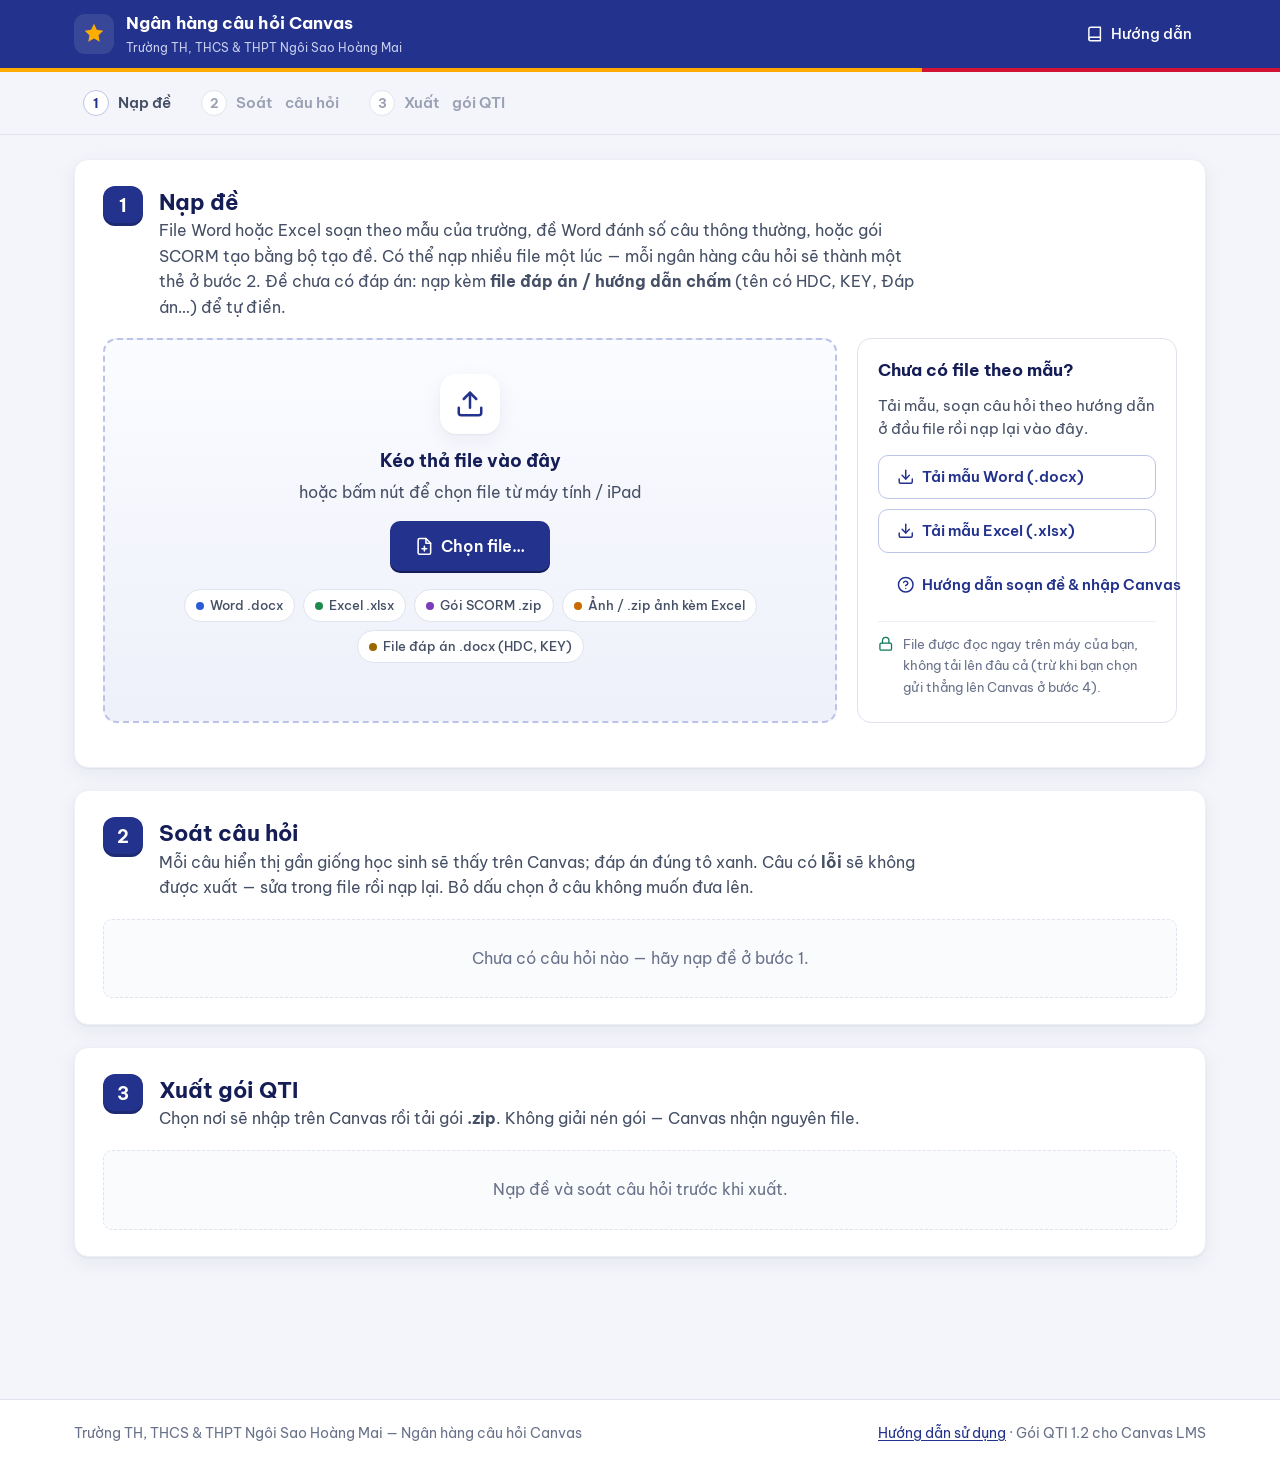
==== commit 87f3c938: "Đọc được đề Word thật + file đáp án riêng; kiểm chứng qua bộ mô phỏng import Canvas; siết bảo mật; t" ====
--- a/index.html
+++ b/index.html
@@ -6,6 +6,8 @@
 <title>Ngân hàng câu hỏi Canvas — NSHM</title>
 <meta name="description" content="Chuyển đề Word, Excel theo mẫu và gói SCORM thành gói QTI để nhập vào Ngân hàng câu hỏi Canvas. Trường TH, THCS &amp; THPT Ngôi Sao Hoàng Mai.">
 <meta name="theme-color" content="#23328C">
+<!-- Chặn plugin và thẻ <base> lạ (lớp bảo vệ thêm; không giới hạn script để bộ đọc SCORM trong iframe srcdoc vẫn chạy, kể cả file://) -->
+<meta http-equiv="Content-Security-Policy" content="object-src 'none'; base-uri 'none'">
 <link rel="icon" href="assets/icon.svg" type="image/svg+xml">
 <link rel="preconnect" href="https://fonts.googleapis.com">
 <link rel="preconnect" href="https://fonts.gstatic.com" crossorigin>
@@ -45,7 +47,7 @@
         <span class="step-no" aria-hidden="true">1</span>
         <div>
           <h2 id="h-nap">Nạp đề</h2>
-          <p>File Word hoặc Excel soạn theo mẫu của trường, hoặc gói SCORM tạo bằng bộ tạo đề. Có thể nạp nhiều file một lúc — mỗi ngân hàng câu hỏi sẽ thành một thẻ ở bước 2.</p>
+          <p>File Word hoặc Excel soạn theo mẫu của trường, đề Word đánh số câu thông thường, hoặc gói SCORM tạo bằng bộ tạo đề. Có thể nạp nhiều file một lúc — mỗi ngân hàng câu hỏi sẽ thành một thẻ ở bước 2. Đề chưa có đáp án: nạp kèm <b>file đáp án / hướng dẫn chấm</b> (tên có HDC, KEY, Đáp án…) để tự điền.</p>
         </div>
       </div>
 
@@ -65,6 +67,7 @@
             <li><span class="kind-dot k-xlsx" aria-hidden="true"></span>Excel .xlsx</li>
             <li><span class="kind-dot k-scorm" aria-hidden="true"></span>Gói SCORM .zip</li>
             <li><span class="kind-dot k-img" aria-hidden="true"></span>Ảnh / .zip ảnh kèm Excel</li>
+            <li><span class="kind-dot k-key" aria-hidden="true"></span>File đáp án .docx (HDC, KEY)</li>
           </ul>
         </div>
 
@@ -154,7 +157,7 @@
               </label>
               <label class="opt"><input type="radio" name="target" value="classic">
                 <span class="opt-t">Question Bank – Classic Quizzes</span>
-                <span class="opt-d">Một file .zip chứa mọi ngân hàng, nhập qua <b>Cài Đặt → Nhập Nội Dung Khóa Học</b>. Nhập lại để cập nhật được (Ghi đè). Gửi thẳng qua API cũng dùng kiểu này.</span>
+                <span class="opt-d">Một file .zip chứa mọi ngân hàng, nhập qua <b>Cài Đặt → Nhập Nội Dung Khóa Học</b>. Nhập lại để cập nhật được (Ghi đè). Gửi thẳng vào Question Bank (bước 4) cũng dùng kiểu này.</span>
               </label>
             </div>
           </fieldset>
@@ -233,7 +236,8 @@
         <span class="step-no" aria-hidden="true">4</span>
         <div>
           <h2 id="h-canvas">Gửi thẳng lên Canvas</h2>
-          <p>Đưa ngân hàng vào <b>Question Bank (Classic Quizzes)</b> của khoá học mà không cần tải file. <b>Item Bank của New Quizzes không có API</b> — với Item Bank, hãy dùng nút <b>Tải gói QTI</b> ở bước 3 rồi nhập tay.</p>
+          <p>Đưa ngân hàng lên khoá học mà không cần tải file: vào <b>Question Bank (Classic)</b>, hoặc để Canvas <b>chuyển thành một New Quiz</b> khi nhập. <b>Item Bank của New Quizzes không có API</b> — muốn chắc chắn có Item Bank, hãy dùng nút <b>Tải gói QTI</b> ở bước 3 rồi nhập tay.</p>
+          <p class="cv-host" id="cv-truong" hidden></p>
         </div>
       </div>
 
@@ -279,12 +283,26 @@
             <div class="field" style="margin-top:12px">
               <label for="cv-ten-ngan-hang">Tên ngân hàng trên Canvas</label>
               <input id="cv-ten-ngan-hang" class="input" type="text" maxlength="255" autocomplete="off">
-              <span class="hint">Đổi tên ở đây cũng đổi tên ở bước 2.</span>
-            </div>
-            <label class="check-line" style="margin-top:12px"><input type="checkbox" id="cv-ghi-de" checked>
+              <span class="hint">Đổi tên ở đây cũng đổi tên ở bước 2. Với New Quizzes, đây cũng là tên bài kiểm tra.</span>
+            </div>
+            <fieldset class="opt-group" id="cv-nhom-dich" style="margin-top:14px">
+              <legend class="field-label">Đưa vào đâu?</legend>
+              <div class="opt-cards">
+                <label class="opt"><input type="radio" name="cv-dich" value="classic">
+                  <span class="opt-t">Question Bank – Classic</span>
+                  <span class="opt-d">Tạo hoặc cập nhật <b>Ngân Hàng Câu Hỏi (Bản cũ)</b> của khoá học. Sửa đề rồi gửi lại sẽ ghi đè đúng câu cũ.</span>
+                </label>
+                <label class="opt"><input type="radio" name="cv-dich" value="newquiz">
+                  <span class="opt-t">Chuyển sang New Quizzes khi nhập</span>
+                  <span class="opt-d">Canvas tạo một <b>New Quiz</b> chứa mọi câu (tên bài = tên ngân hàng), như ô “Chuyển đổi nội dung thành Các Câu Hỏi Kiểm Tra Mới” khi nhập tay. Nếu Canvas của trường bật chuyển ngân hàng sang New Quizzes, có thể có thêm Item Bank cùng tên <span class="tag-thu">cần thử lần đầu</span></span>
+                </label>
+              </div>
+            </fieldset>
+            <label class="check-line" id="cv-hop-ghi-de" style="margin-top:12px"><input type="checkbox" id="cv-ghi-de" checked>
               <span><b>Ghi đè nếu đã gửi trước đó</b><br><span class="hint">Câu cùng mã được cập nhật thay vì tạo ngân hàng trùng lặp.</span></span></label>
+            <p class="hint" id="cv-ghi-chu-nq" hidden style="margin-top:12px">Mỗi lần gửi tạo một New Quiz <b>mới</b> (New Quizzes không ghi đè bài cũ). Khoá học phải bật New Quizzes; nếu chưa bật, Canvas giữ bài kiểm tra Classic.</p>
             <div class="xuat-actions">
-              <button type="button" class="btn btn-red" id="cv-gui" disabled>Gửi lên Canvas</button>
+              <button type="button" class="btn btn-red" id="cv-gui" disabled>Gửi vào Question Bank</button>
               <button type="button" class="btn btn-outline" id="cv-huy" hidden>Huỷ</button>
             </div>
           </div>
--- a/assets/app.css
+++ b/assets/app.css
@@ -149,7 +149,7 @@
 .dz-kinds { list-style: none; padding: 0; margin: 18px 0 0; display: flex; flex-wrap: wrap; gap: 8px; justify-content: center; }
 .dz-kinds li { display: inline-flex; gap: 6px; align-items: center; font-size: .82rem; font-weight: 500; padding: 5px 11px; border-radius: 999px; background: #fff; border: 1px solid var(--line); color: var(--ink-2); }
 .kind-dot { width: 8px; height: 8px; border-radius: 50%; display: inline-block; }
-.k-docx { background: #2b5cd6; } .k-xlsx { background: #1e8a4c; } .k-scorm { background: #7a3db8; } .k-img { background: #c76a00; }
+.k-docx { background: #2b5cd6; } .k-xlsx { background: #1e8a4c; } .k-scorm { background: #7a3db8; } .k-img { background: #c76a00; } .k-key { background: #9a6700; }
 .mau-box { border: 1px solid var(--line); border-radius: var(--radius); padding: 20px; background: #fff; display: flex; flex-direction: column; gap: 10px; }
 .mau-box h3 { margin: 0 0 2px; }
 .mau-box p { margin: 0 0 4px; color: var(--ink-2); font-size: .92rem; }
@@ -164,6 +164,7 @@
 .file-name { font-weight: 600; overflow-wrap: anywhere; }
 .file-meta { font-size: .86rem; color: var(--ink-3); display: flex; flex-wrap: wrap; gap: 4px 12px; align-items: center; }
 .file-row .issues { grid-column: 2 / -1; margin-top: 6px; }
+.file-act { display: flex; flex-wrap: wrap; gap: 6px; justify-content: flex-end; }
 .status-ok { color: var(--green-700); font-weight: 600; }
 .status-loi { color: var(--red-700); font-weight: 600; }
 .spinner { width: 16px; height: 16px; border-radius: 50%; border: 2.5px solid var(--navy-100); border-top-color: var(--navy); animation: quay .8s linear infinite; display: inline-block; vertical-align: -3px; }
@@ -241,7 +242,7 @@
 .q-flag { font-size: .8rem; font-weight: 700; color: var(--red-700); display: inline-flex; align-items: center; gap: 5px; }
 .q-body { padding: 14px 18px 16px 22px; }
 .q-part { font-size: .8rem; color: var(--ink-3); margin: -4px 0 8px; }
-.q-content { overflow-wrap: anywhere; }
+.q-content { overflow-wrap: anywhere; overflow-x: auto; overflow-y: hidden; }   /* công thức dài hơn màn hình điện thoại: cuộn ngang thay vì bị cắt */
 .q-content p { margin: 0 0 .6em; }
 .q-content table { border-collapse: collapse; margin: .4em 0 .8em; max-width: 100%; }
 .q-content td, .q-content th { border: 1px solid #b9bfcc; padding: 4px 8px; vertical-align: top; }
@@ -372,6 +373,16 @@
 .cv-banks { list-style: none; padding: 0; margin: 0; border: 1px solid var(--line); border-radius: 10px; max-height: 240px; overflow: auto; }
 .cv-banks li { padding: 8px 12px; border-top: 1px solid var(--line-2); display: flex; justify-content: space-between; gap: 10px; font-size: .9rem; }
 .cv-banks li:first-child { border-top: 0; }
+.cv-host { display: flex; flex-wrap: wrap; gap: 4px 8px; align-items: center; font-size: .88rem; color: var(--ink-2); margin: 6px 0 0; }
+.cv-host .icon { color: var(--navy); }
+.cv-host a { font-weight: 600; overflow-wrap: anywhere; }
+.howto-body > .cv-host { margin: 0 0 12px; }
+.tag-thu { display: inline-block; font-size: .72rem; font-weight: 700; background: var(--amber-50); color: #6b3d00; border: 1px solid var(--amber-100); border-radius: 999px; padding: 0 8px; line-height: 1.6; white-space: nowrap; }
+/* file đáp án: chọn file đề để điền */
+.file-row.is-key { border-color: var(--gold-100); background: #fffdf6; }
+.key-pick { grid-column: 2 / -1; display: flex; flex-wrap: wrap; gap: 6px 10px; align-items: center; margin-top: 6px; min-width: 0; }
+.key-pick label { font-size: .86rem; font-weight: 600; color: var(--ink-2); }
+.key-pick .select { width: auto; flex: 1 1 240px; min-width: 0; max-width: 100%; min-height: 38px; padding: 6px 10px; }
 .progress { height: 12px; border-radius: 999px; background: var(--navy-50); overflow: hidden; border: 1px solid var(--navy-100); }
 .progress > span { display: block; height: 100%; width: 0; background: linear-gradient(90deg, var(--navy), #3b4fc4); border-radius: 999px; transition: width .4s; }
 .progress.is-ok > span { background: var(--green); }
@@ -429,6 +440,7 @@
   .pkg .btn, .pkg .pkg-vd { grid-column: 1 / -1; }
   .file-row { grid-template-columns: auto minmax(0, 1fr); }
   .file-row .file-act { grid-column: 1 / -1; justify-self: start; }
+  .file-row .key-pick { grid-column: 1 / -1; }
   .choice { grid-template-columns: 28px minmax(0, 1fr); }
   .choice-mark { grid-column: 2; padding-top: 0; }
 }
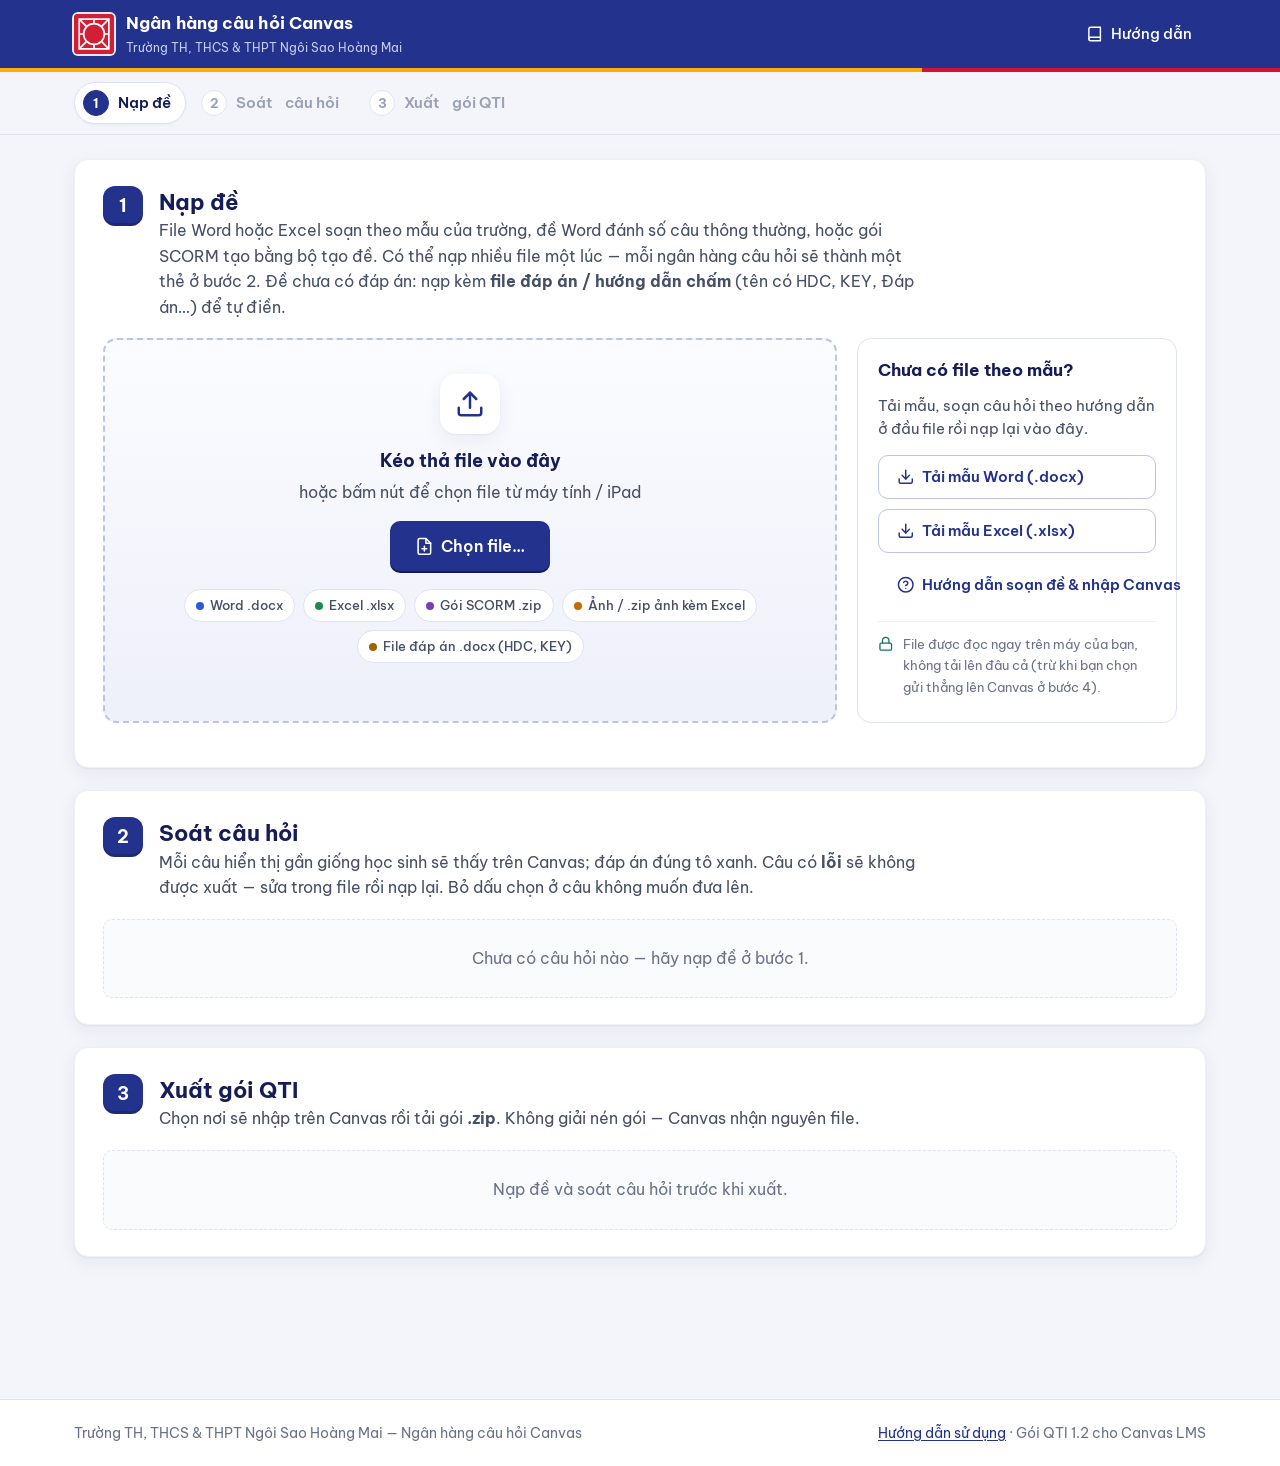
==== commit 764ab0c4: "Dùng logo trường (hoangmaistarschool.edu.vn) cho đầu trang và biểu tượng tab Co-Authored-By: Claude " ====
--- a/index.html
+++ b/index.html
@@ -8,7 +8,7 @@
 <meta name="theme-color" content="#23328C">
 <!-- Chặn plugin và thẻ <base> lạ (lớp bảo vệ thêm; không giới hạn script để bộ đọc SCORM trong iframe srcdoc vẫn chạy, kể cả file://) -->
 <meta http-equiv="Content-Security-Policy" content="object-src 'none'; base-uri 'none'">
-<link rel="icon" href="assets/icon.svg" type="image/svg+xml">
+<link rel="icon" href="assets/logo.svg" type="image/svg+xml">
 <link rel="preconnect" href="https://fonts.googleapis.com">
 <link rel="preconnect" href="https://fonts.gstatic.com" crossorigin>
 <link rel="stylesheet" href="https://fonts.googleapis.com/css2?family=Be+Vietnam+Pro:ital,wght@0,400;0,500;0,600;0,700;1,400&amp;display=swap">
@@ -20,7 +20,7 @@
 <header class="topbar">
   <div class="wrap topbar-in">
     <a class="brand" href="index.html" aria-label="Ngân hàng câu hỏi Canvas — trang chính">
-      <span class="brand-mark" aria-hidden="true"><svg viewBox="0 0 24 24"><path d="M12 2.6l2.6 5.5 6 .8-4.4 4.2 1.1 6-5.3-2.9-5.3 2.9 1.1-6-4.4-4.2 6-.8z" fill="#FFAD00"/></svg></span>
+      <span class="brand-mark" aria-hidden="true"><img src="assets/logo.svg" alt="" width="40" height="40"></span>
       <span class="brand-text"><strong>Ngân hàng câu hỏi Canvas</strong><small>Trường TH, THCS &amp; THPT Ngôi Sao Hoàng Mai</small></span>
     </a>
     <nav class="topnav" aria-label="Liên kết">
--- a/assets/app.css
+++ b/assets/app.css
@@ -72,8 +72,8 @@
 .topbar-in { display: flex; align-items: center; justify-content: space-between; gap: 16px; min-height: 68px; }
 .brand { display: flex; align-items: center; gap: 12px; color: #fff; text-decoration: none; min-width: 0; }
 .brand:hover { color: #fff; }
-.brand-mark { width: 40px; height: 40px; flex: none; border-radius: 11px; background: rgba(255, 255, 255, .1); display: grid; place-items: center; }
-.brand-mark svg { width: 26px; height: 26px; }
+.brand-mark { width: 40px; height: 40px; flex: none; border-radius: 4px; overflow: hidden; box-shadow: 0 0 0 2px rgba(255, 255, 255, .9); }
+.brand-mark img { width: 100%; height: 100%; display: block; }
 .brand-text { display: flex; flex-direction: column; min-width: 0; }
 .brand-text strong { font-size: 1.08rem; font-weight: 700; letter-spacing: .1px; white-space: nowrap; overflow: hidden; text-overflow: ellipsis; }
 .brand-text small { font-size: .78rem; color: #c9cff0; white-space: nowrap; overflow: hidden; text-overflow: ellipsis; }
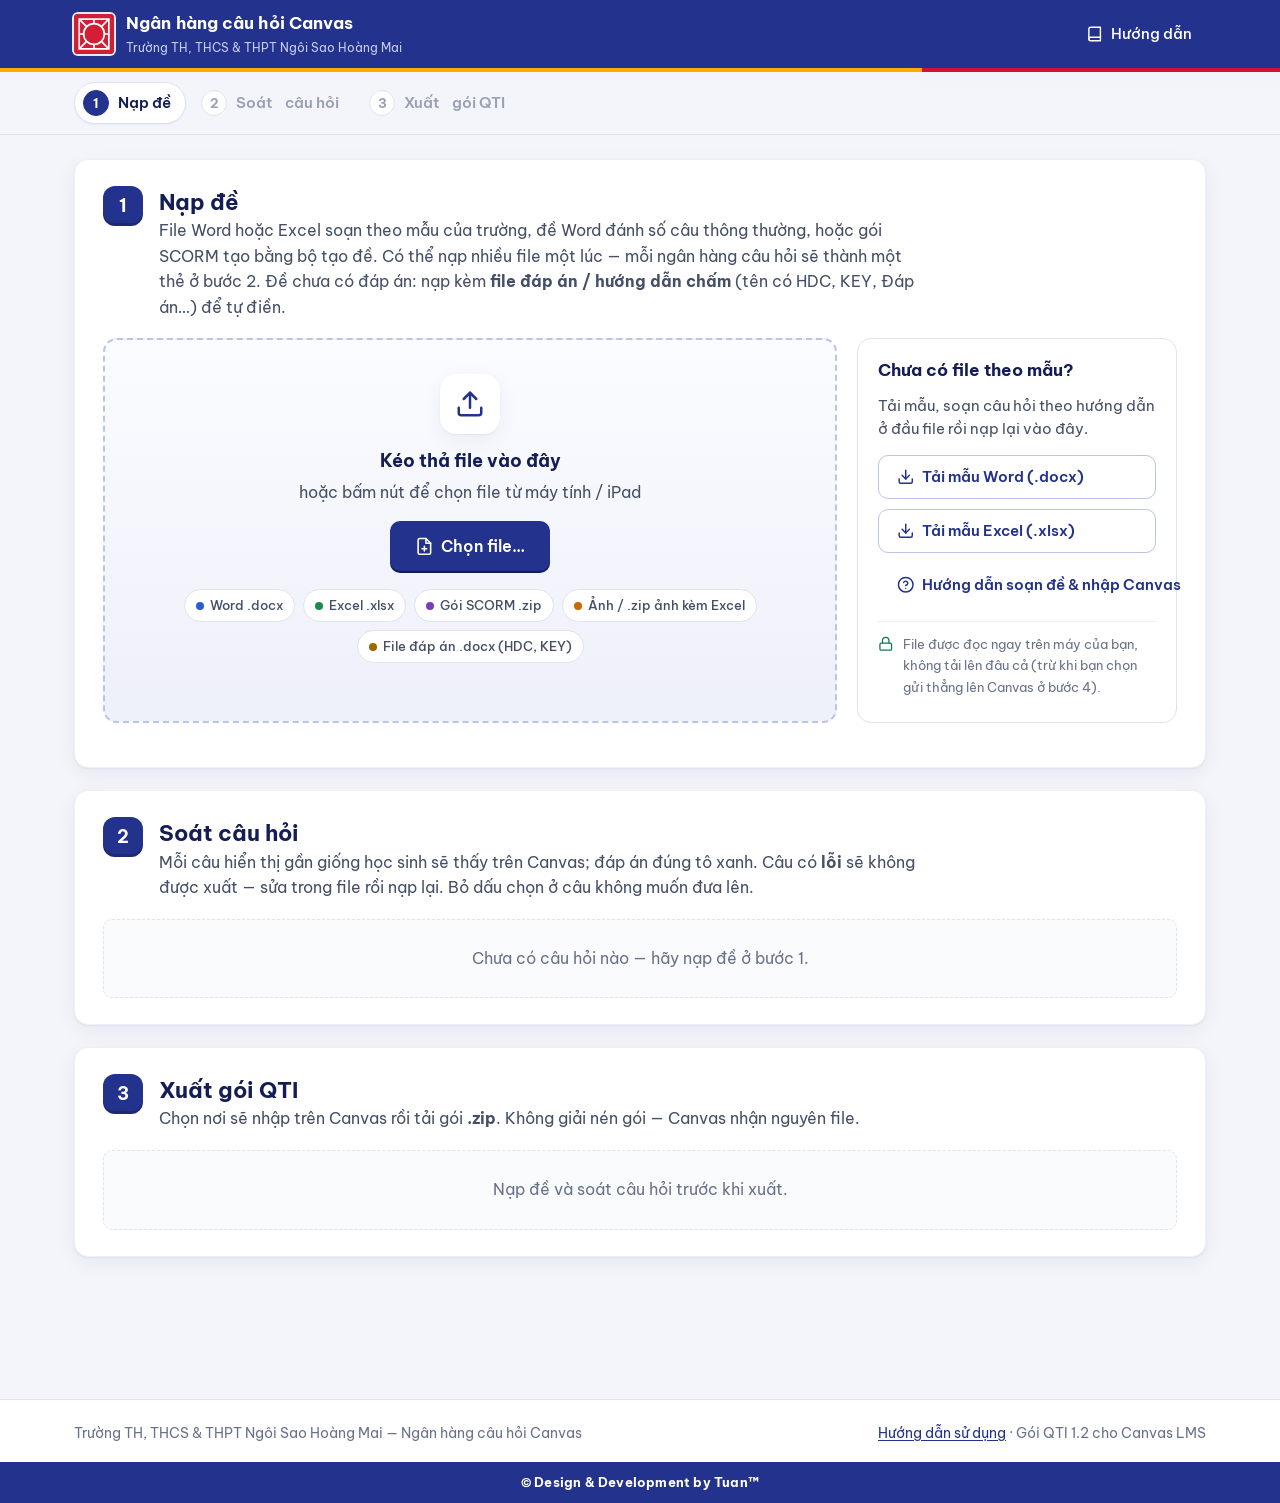
==== commit 8e082de9: "Chọn khoá học không ghi danh (quản trị): dán link khoá học, tìm trong toàn trường (CANVAS_QUAN_TRI);" ====
--- a/index.html
+++ b/index.html
@@ -272,6 +272,26 @@
               <label for="cv-khoa-hoc">Khoá học</label>
               <select id="cv-khoa-hoc" class="select"><option value="">— Chọn khoá học —</option></select>
             </div>
+            <details class="fold" id="cv-them-khoa" style="margin-top:10px">
+              <summary>Không thấy khoá học? (quản trị / khoá chưa ghi danh)</summary>
+              <div class="fold-body">
+                <p class="hint" style="margin-top:8px">Danh sách trên chỉ gồm khoá thầy cô được <b>ghi danh</b> là giáo viên, trợ giảng hoặc thiết kế. Khoá vào bằng quyền quản trị thì tìm hoặc dán link ở đây.</p>
+                <div id="cv-tim-khoa" hidden>
+                  <div class="field">
+                    <label for="cv-tu-khoa">Tìm trong toàn trường</label>
+                    <div class="cv-dong"><input id="cv-tu-khoa" class="input" type="search" maxlength="100" autocomplete="off" placeholder="Tên, mã khoá học hoặc mã số">
+                      <button type="button" class="btn btn-outline" id="cv-tim">Tìm</button></div>
+                  </div>
+                  <div id="cv-kq-tim" style="margin-top:8px"></div>
+                </div>
+                <div class="field" style="margin-top:10px">
+                  <label for="cv-link-khoa">Dán link khoá học</label>
+                  <div class="cv-dong"><input id="cv-link-khoa" class="input" type="url" autocomplete="off" spellcheck="false" placeholder="https://4015.instructure.com/courses/1234">
+                    <button type="button" class="btn btn-outline" id="cv-dung-link">Dùng khoá này</button></div>
+                  <p class="hint" style="margin-top:6px">Mở khoá học trên Canvas, chép địa chỉ trên thanh trình duyệt rồi dán vào đây (hoặc chỉ gõ mã số).</p>
+                </div>
+              </div>
+            </details>
             <div id="cv-quyen" style="margin-top:10px"></div>
             <div id="cv-ngan-hang-cu" style="margin-top:12px"></div>
           </div>
@@ -330,6 +350,7 @@
     <span>Trường TH, THCS &amp; THPT Ngôi Sao Hoàng Mai — Ngân hàng câu hỏi Canvas</span>
     <span><a href="huong-dan.html" target="_blank" rel="noopener">Hướng dẫn sử dụng</a> · Gói QTI 1.2 cho Canvas LMS</span>
   </div>
+  <p class="foot-credit">© Design &amp; Development by Tuan™</p>
 </footer>
 
 <noscript><div class="wrap"><p class="notice n-loi">Trang cần JavaScript để chạy. Hãy bật JavaScript trong trình duyệt.</p></div></noscript>
--- a/assets/app.css
+++ b/assets/app.css
@@ -368,6 +368,14 @@
 
 /* ---------- bước 4: Canvas ---------- */
 .cv-grid { display: grid; grid-template-columns: minmax(0, 1fr) minmax(0, 1fr); gap: 16px 22px; }
+.cv-dong { display: flex; gap: 8px; align-items: stretch; }
+.cv-dong .input { flex: 1; min-width: 0; }
+.cv-dong .btn { flex: none; }
+.cv-kq-ds { list-style: none; margin: 0; padding: 0; border: 1px solid var(--line); border-radius: var(--radius-sm); max-height: 260px; overflow: auto; background: #fff; }
+.cv-kq-ds li + li { border-top: 1px solid var(--line-2); }
+.cv-kq-ds button { display: block; width: 100%; text-align: left; background: none; border: 0; padding: 8px 12px; font: inherit; color: inherit; cursor: pointer; }
+.cv-kq-ds button:hover, .cv-kq-ds button:focus-visible { background: var(--navy-50); }
+.cv-kq-ds small { display: block; color: var(--muted); font-size: .8rem; }
 .cv-user { display: flex; gap: 12px; align-items: center; padding: 10px 14px; border-radius: 12px; background: var(--green-50); border: 1px solid var(--green-100); margin-bottom: 14px; flex-wrap: wrap; }
 .cv-user .avatar { width: 36px; height: 36px; border-radius: 50%; background: var(--green); color: #fff; display: grid; place-items: center; font-weight: 700; }
 .cv-banks { list-style: none; padding: 0; margin: 0; border: 1px solid var(--line); border-radius: 10px; max-height: 240px; overflow: auto; }
@@ -398,6 +406,7 @@
 
 footer.site-foot { border-top: 1px solid var(--line); background: #fff; padding: 22px 0; color: var(--ink-3); font-size: .86rem; }
 footer.site-foot .wrap { display: flex; flex-wrap: wrap; gap: 8px 18px; justify-content: space-between; }
+footer.site-foot .foot-credit { margin: 18px 0 -22px; padding: 10px 16px; background: var(--navy); color: #fff; text-align: center; font-weight: 700; font-size: .84rem; letter-spacing: .2px; }
 
 /* ---------- đáp ứng: iPad / điện thoại ---------- */
 @media (max-width: 1000px) {
